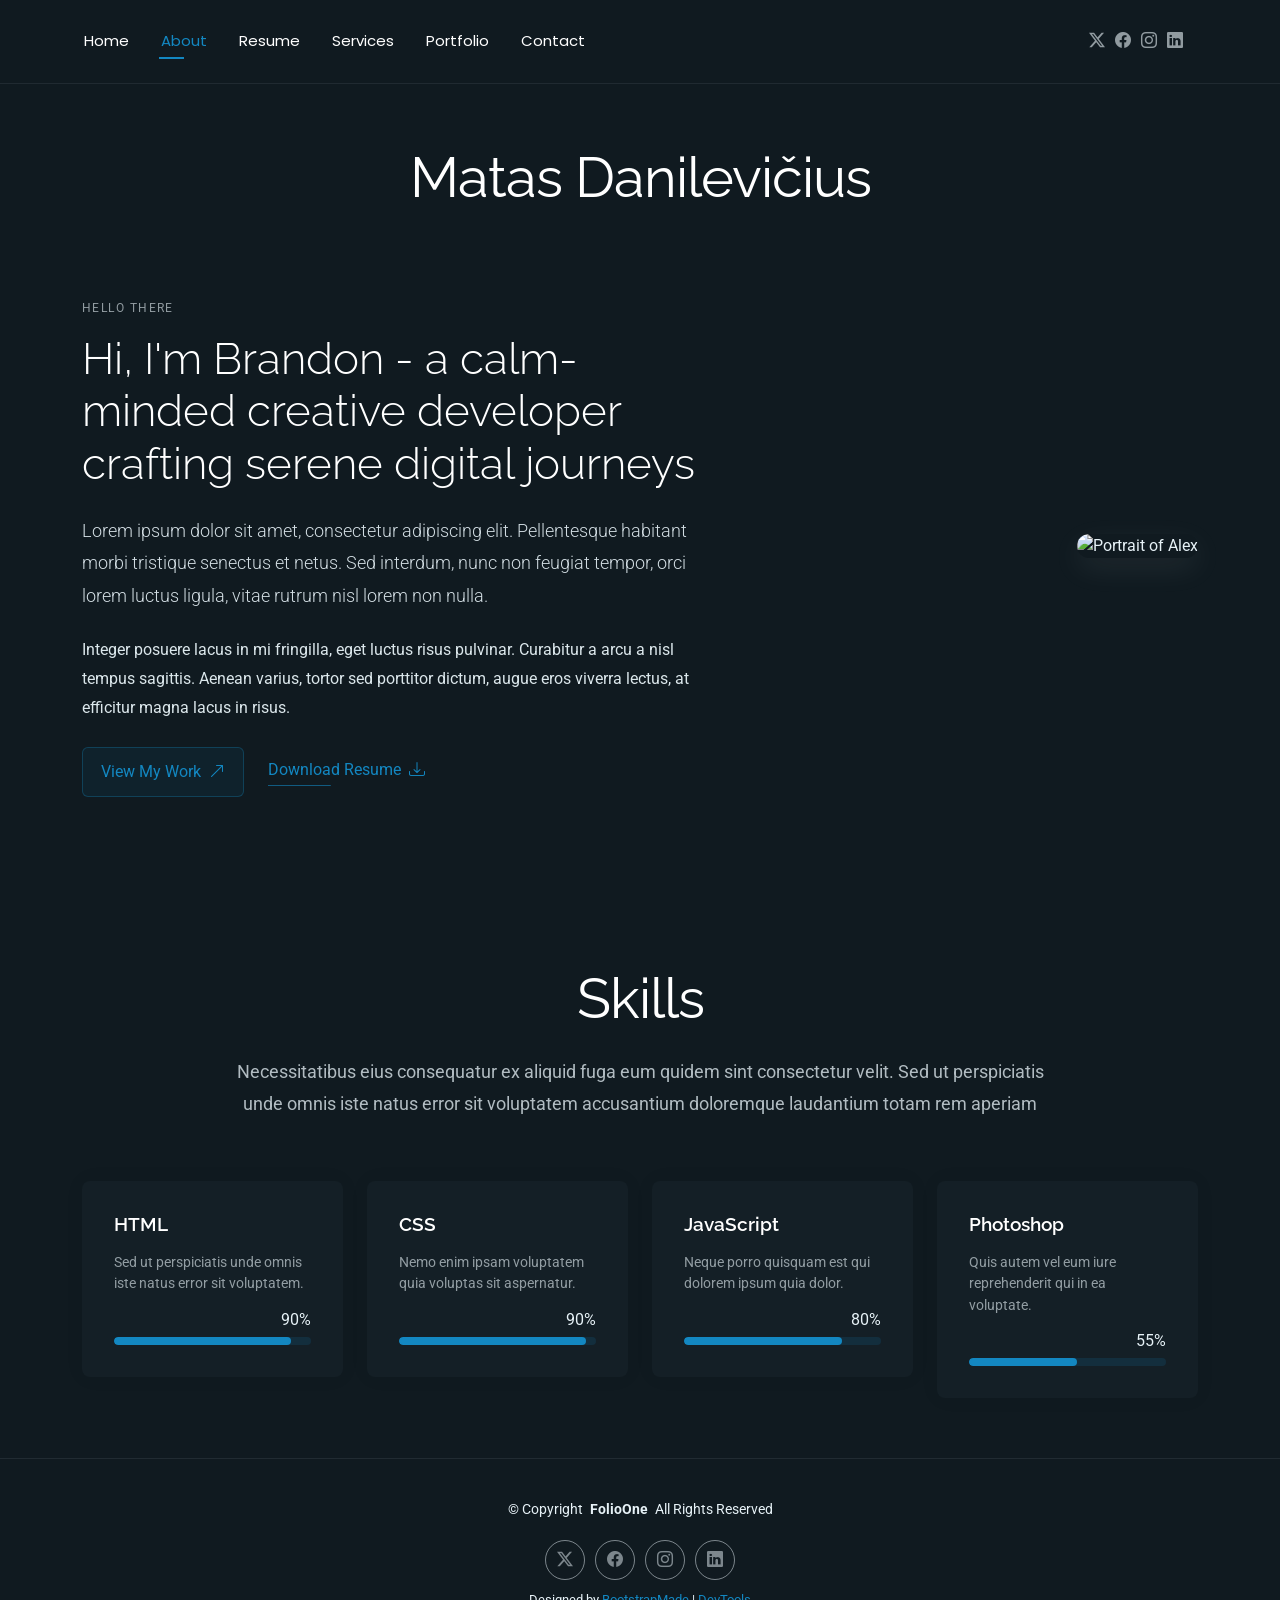
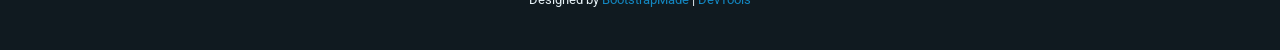
==== about.html @ 1bff4d5c "." ====
<!DOCTYPE html>
<html lang="en">

<head>
  <meta charset="utf-8">
  <meta content="width=device-width, initial-scale=1.0" name="viewport">
  <title>About - FolioOne Bootstrap Template</title>
  <meta name="description" content="">
  <meta name="keywords" content="">

  <!-- Favicons -->
  <link href="assets/img/favicon.png" rel="icon">
  <link href="assets/img/apple-touch-icon.png" rel="apple-touch-icon">

  <!-- Fonts -->
  <link href="https://fonts.googleapis.com" rel="preconnect">
  <link href="https://fonts.gstatic.com" rel="preconnect" crossorigin>
  <link href="https://fonts.googleapis.com/css2?family=Roboto:ital,wght@0,100;0,300;0,400;0,500;0,700;0,900;1,100;1,300;1,400;1,500;1,700;1,900&family=Poppins:ital,wght@0,100;0,200;0,300;0,400;0,500;0,600;0,700;0,800;0,900;1,100;1,200;1,300;1,400;1,500;1,600;1,700;1,800;1,900&family=Raleway:ital,wght@0,100;0,200;0,300;0,400;0,500;0,600;0,700;0,800;0,900;1,100;1,200;1,300;1,400;1,500;1,600;1,700;1,800;1,900&display=swap" rel="stylesheet">

  <!-- Vendor CSS Files -->
  <link href="assets/vendor/bootstrap/css/bootstrap.min.css" rel="stylesheet">
  <link href="assets/vendor/bootstrap-icons/bootstrap-icons.css" rel="stylesheet">
  <link href="assets/vendor/aos/aos.css" rel="stylesheet">
  <link href="assets/vendor/swiper/swiper-bundle.min.css" rel="stylesheet">
  <link href="assets/vendor/glightbox/css/glightbox.min.css" rel="stylesheet">

  <!-- Main CSS File -->
  <link href="assets/css/main.css" rel="stylesheet">

  <!-- =======================================================
  * Template Name: FolioOne
  * Template URL: https://bootstrapmade.com/folioone-bootstrap-portfolio-website-template/
  * Updated: Aug 23 2025 with Bootstrap v5.3.7
  * Author: BootstrapMade.com
  * License: https://bootstrapmade.com/license/
  ======================================================== -->
</head>

<body class="about-page">

  <header id="header" class="header d-flex align-items-center light-background sticky-top">
    <div class="container position-relative d-flex align-items-center justify-content-between">

      <!-- <a href="index.html" class="logo d-flex align-items-center me-auto me-xl-0">
      <img src="assets/img/logo.webp" alt="">
      <h1 class="sitename">FolioOne</h1> 
    </a> -->

      <nav id="navmenu" class="navmenu">
        <ul>
          <li><a href="index.html">Home</a></li>
          <li><a href="about.html" class="active">About</a></li>
          <li><a href="resume.html">Resume</a></li>
          <li><a href="services.html">Services</a></li>
          <li><a href="portfolio.html">Portfolio</a></li>
          <li><a href="contact.html">Contact</a></li>
        </ul>
        <i class="mobile-nav-toggle d-xl-none bi bi-list"></i>
      </nav>

      <div class="header-social-links">
        <a href="#" class="twitter"><i class="bi bi-twitter-x"></i></a>
        <a href="#" class="facebook"><i class="bi bi-facebook"></i></a>
        <a href="#" class="instagram"><i class="bi bi-instagram"></i></a>
        <a href="#" class="linkedin"><i class="bi bi-linkedin"></i></a>
      </div>

    </div>
  </header>

  <main class="main">

    <!-- About Section -->
    <section id="about" class="about section">

      <!-- Section Title -->
      <div class="container section-title" data-aos="fade-up">
        <h2>Matas Danilevičius</h2>
      </div><!-- End Section Title -->

      <div class="container" data-aos="fade-up" data-aos-delay="100">

        <!-- Intro + Photo -->
        <div class="row align-items-center justify-content-between gy-5 mb-5">
          <div class="col-lg-7" data-aos="fade-right" data-aos-delay="150">
            <div class="intro-content">
              <span class="eyebrow">Hello there</span>
              <h2 class="headline">Hi, I'm Brandon - a calm-minded creative developer crafting serene digital journeys</h2>
              <p class="lead">
                Lorem ipsum dolor sit amet, consectetur adipiscing elit. Pellentesque habitant morbi tristique senectus et netus. Sed interdum, nunc non feugiat tempor, orci lorem luctus ligula, vitae rutrum nisl lorem non nulla.
              </p>
              <p>
                Integer posuere lacus in mi fringilla, eget luctus risus pulvinar. Curabitur a arcu a nisl tempus sagittis. Aenean varius, tortor sed porttitor dictum, augue eros viverra lectus, at efficitur magna lacus in risus.
              </p>

              <div class="cta-group">
                <a href="#portfolio" class="btn-ghost">
                  View My Work <i class="bi bi-arrow-up-right"></i>
                </a>
                <a href="#" class="link-underline">
                  Download Resume <i class="bi bi-download"></i>
                </a>
              </div>
            </div>
          </div>

          <div class="col-lg-5" data-aos="zoom-in" data-aos-delay="250">
            <figure class="profile-figure text-center text-lg-end">
              <img src="assets/img/profile/profile-square-11.webp" alt="Portrait of Alex" class="img-fluid profile-photo">
            </figure>
          </div>
        </div>
        <!-- End Intro + Photo -->
      </div>
    </section><!-- /About Section -->

    <!-- Skills Section -->
    <section id="skills" class="skills section">

      <!-- Section Title -->
      <div class="container section-title" data-aos="fade-up">
        <h2>Skills</h2>
        <p>Necessitatibus eius consequatur ex aliquid fuga eum quidem sint consectetur velit. Sed ut perspiciatis unde omnis iste natus error sit voluptatem accusantium doloremque laudantium totam rem aperiam</p>
      </div><!-- End Section Title -->

      <div class="container" data-aos="fade-up" data-aos-delay="100">

        <div class="row g-4 skills-animation">

          <div class="col-md-6 col-lg-3" data-aos="fade-up" data-aos-delay="100">
            <div class="skill-box">
              <h3>HTML</h3>
              <p>Sed ut perspiciatis unde omnis iste natus error sit voluptatem.</p>
              <span class="text-end d-block">90%</span>
              <div class="progress">
                <div class="progress-bar" role="progressbar" aria-valuenow="90" aria-valuemin="0" aria-valuemax="100"></div>
              </div>
            </div>
          </div>

          <div class="col-md-6 col-lg-3" data-aos="fade-up" data-aos-delay="200">
            <div class="skill-box">
              <h3>CSS</h3>
              <p>Nemo enim ipsam voluptatem quia voluptas sit aspernatur.</p>
              <span class="text-end d-block">90%</span>
              <div class="progress">
                <div class="progress-bar" role="progressbar" aria-valuenow="95" aria-valuemin="0" aria-valuemax="100"></div>
              </div>
            </div>
          </div>

          <div class="col-md-6 col-lg-3" data-aos="fade-up" data-aos-delay="300">
            <div class="skill-box">
              <h3>JavaScript</h3>
              <p>Neque porro quisquam est qui dolorem ipsum quia dolor.</p>
              <span class="text-end d-block">80%</span>
              <div class="progress">
                <div class="progress-bar" role="progressbar" aria-valuenow="80" aria-valuemin="0" aria-valuemax="100"></div>
              </div>
            </div>
          </div>

          <div class="col-md-6 col-lg-3" data-aos="fade-up" data-aos-delay="400">
            <div class="skill-box">
              <h3>Photoshop</h3>
              <p>Quis autem vel eum iure reprehenderit qui in ea voluptate.</p>
              <span class="text-end d-block">55%</span>
              <div class="progress">
                <div class="progress-bar" role="progressbar" aria-valuenow="55" aria-valuemin="0" aria-valuemax="100">
                </div>
              </div>
            </div>
          </div>

        </div>

      </div>

    </section><!-- /Skills Section -->
  </main>

  <footer id="footer" class="footer">

    <div class="container">
      <div class="copyright text-center ">
        <p>© <span>Copyright</span> <strong class="px-1 sitename">FolioOne</strong> <span>All Rights Reserved<br></span></p>
      </div>
      <div class="social-links d-flex justify-content-center">
        <a href=""><i class="bi bi-twitter-x"></i></a>
        <a href=""><i class="bi bi-facebook"></i></a>
        <a href=""><i class="bi bi-instagram"></i></a>
        <a href=""><i class="bi bi-linkedin"></i></a>
      </div>
      <div class="credits">
        <!-- All the links in the footer should remain intact. -->
        <!-- You can delete the links only if you've purchased the pro version. -->
        <!-- Licensing information: https://bootstrapmade.com/license/ -->
        <!-- Purchase the pro version with working PHP/AJAX contact form: [buy-url] -->
        Designed by <a href="https://bootstrapmade.com/">BootstrapMade</a> | <a href="https://bootstrapmade.com/tools/">DevTools</a>
      </div>
    </div>

  </footer>

  <!-- Scroll Top -->
  <a href="#" id="scroll-top" class="scroll-top d-flex align-items-center justify-content-center"><i class="bi bi-arrow-up-short"></i></a>

  <!-- Preloader -->
  <div id="preloader"></div>

  <!-- Vendor JS Files -->
  <script src="assets/vendor/bootstrap/js/bootstrap.bundle.min.js"></script>
  <script src="assets/vendor/php-email-form/validate.js"></script>
  <script src="assets/vendor/aos/aos.js"></script>
  <script src="assets/vendor/typed.js/typed.umd.js"></script>
  <script src="assets/vendor/waypoints/noframework.waypoints.js"></script>
  <script src="assets/vendor/purecounter/purecounter_vanilla.js"></script>
  <script src="assets/vendor/swiper/swiper-bundle.min.js"></script>
  <script src="assets/vendor/imagesloaded/imagesloaded.pkgd.min.js"></script>
  <script src="assets/vendor/isotope-layout/isotope.pkgd.min.js"></script>
  <script src="assets/vendor/glightbox/js/glightbox.min.js"></script>

  <!-- Main JS File -->
  <script src="assets/js/main.js"></script>

</body>

</html>
---- assets/css/main.css ----
/**
* Template Name: FolioOne
* Template URL: https://bootstrapmade.com/folioone-bootstrap-portfolio-website-template/
* Updated: Aug 23 2025 with Bootstrap v5.3.7
* Author: BootstrapMade.com
* License: https://bootstrapmade.com/license/
*/

/*--------------------------------------------------------------
# Font & Color Variables
# Help: https://bootstrapmade.com/color-system/
--------------------------------------------------------------*/
/* Fonts */
:root {
  --default-font: "Roboto",  system-ui, -apple-system, "Segoe UI", Roboto, "Helvetica Neue", Arial, "Noto Sans", "Liberation Sans", sans-serif, "Apple Color Emoji", "Segoe UI Emoji", "Segoe UI Symbol", "Noto Color Emoji";
  --heading-font: "Raleway",  sans-serif;
  --nav-font: "Poppins",  sans-serif;
}

/* Global Colors - The following color variables are used throughout the website. Updating them here will change the color scheme of the entire website */
:root { 
  --background-color: #101a20; /* Background color for the entire website, including individual sections */
  --default-color: #e7f2f7; /* Default color used for the majority of the text content across the entire website */
  --heading-color: #ffffff; /* Color for headings, subheadings and title throughout the website */
  --accent-color: #1387c1; /* Accent color that represents your brand on the website. It's used for buttons, links, and other elements that need to stand out */
  --surface-color: #141f26; /* The surface color is used as a background of boxed elements within sections, such as cards, icon boxes, or other elements that require a visual separation from the global background. */
  --contrast-color: #ffffff; /* Contrast color for text, ensuring readability against backgrounds of accent, heading, or default colors. */
}

/* Nav Menu Colors - The following color variables are used specifically for the navigation menu. They are separate from the global colors to allow for more customization options */
:root {
  --nav-color: #ffffff;  /* The default color of the main navmenu links */
  --nav-hover-color: #1387c1; /* Applied to main navmenu links when they are hovered over or active */
  --nav-mobile-background-color: #213642; /* Used as the background color for mobile navigation menu */
  --nav-dropdown-background-color: #051117; /* Used as the background color for dropdown items that appear when hovering over primary navigation items */
  --nav-dropdown-color: #e7f2f7; /* Used for navigation links of the dropdown items in the navigation menu. */
  --nav-dropdown-hover-color: #1387c1; /* Similar to --nav-hover-color, this color is applied to dropdown navigation links when they are hovered over. */
}

/* Color Presets - These classes override global colors when applied to any section or element, providing reuse of the sam color scheme. */

.light-background {
  --background-color: #142027;
  --surface-color: #325264;
}

.dark-background {
  --background-color: #0b1419;
  --default-color: #ffffff;
  --heading-color: #ffffff;
  --surface-color: #252525;
  --contrast-color: #ffffff;
}

/* Smooth scroll */
:root {
  scroll-behavior: smooth;
}

/*--------------------------------------------------------------
# General Styling & Shared Classes
--------------------------------------------------------------*/
body {
  color: var(--default-color);
  background-color: var(--background-color);
  font-family: var(--default-font);
}

a {
  color: var(--accent-color);
  text-decoration: none;
  transition: 0.3s;
}

a:hover {
  color: color-mix(in srgb, var(--accent-color), transparent 25%);
  text-decoration: none;
}

h1,
h2,
h3,
h4,
h5,
h6 {
  color: var(--heading-color);
  font-family: var(--heading-font);
}

/* PHP Email Form Messages
------------------------------*/
.php-email-form .error-message {
  display: none;
  background: #df1529;
  color: #ffffff;
  text-align: left;
  padding: 15px;
  margin-bottom: 24px;
  font-weight: 600;
}

.php-email-form .sent-message {
  display: none;
  color: #ffffff;
  background: #059652;
  text-align: center;
  padding: 15px;
  margin-bottom: 24px;
  font-weight: 600;
}

.php-email-form .loading {
  display: none;
  background: var(--surface-color);
  text-align: center;
  padding: 15px;
  margin-bottom: 24px;
}

.php-email-form .loading:before {
  content: "";
  display: inline-block;
  border-radius: 50%;
  width: 24px;
  height: 24px;
  margin: 0 10px -6px 0;
  border: 3px solid var(--accent-color);
  border-top-color: var(--surface-color);
  animation: php-email-form-loading 1s linear infinite;
}

@keyframes php-email-form-loading {
  0% {
    transform: rotate(0deg);
  }

  100% {
    transform: rotate(360deg);
  }
}

/*--------------------------------------------------------------
# Global Header
--------------------------------------------------------------*/
.header {
  --background-color: rgba(255, 255, 255, 0);
  color: var(--default-color);
  background-color: var(--background-color);
  padding: 15px 0;
  transition: all 0.5s;
  z-index: 997;
  border-bottom: 1px solid color-mix(in srgb, var(--default-color), transparent 92%);
}

.header .logo {
  line-height: 1;
}

.header .logo img {
  max-height: 36px;
  margin-right: 8px;
}

.header .logo h1 {
  font-size: 32px;
  margin: 0;
  font-weight: 400;
  color: var(--heading-color);
}

.header .header-social-links {
  padding-right: 15px;
}

.header .header-social-links a {
  color: color-mix(in srgb, var(--default-color), transparent 40%);
  padding-left: 6px;
  display: inline-block;
  transition: 0.3s;
  font-size: 16px;
}

.header .header-social-links a:hover {
  color: var(--default-color);
}

.header .header-social-links a i {
  line-height: 0px;
}

@media (max-width: 1200px) {
  .header .logo {
    order: 1;
  }

  .header .header-social-links {
    order: 2;
  }

  .header .navmenu {
    order: 3;
  }
}

/* Global Header on Scroll
------------------------------*/
.scrolled .header {
  --background-color: rgba(16, 26, 32, 0.9);
}

/*--------------------------------------------------------------
# Navigation Menu
--------------------------------------------------------------*/
/* Desktop Navigation */
@media (min-width: 1200px) {
  .navmenu {
    padding: 0;
  }

  .navmenu ul {
    margin: 0;
    padding: 0;
    display: flex;
    list-style: none;
    align-items: center;
  }

  .navmenu li {
    position: relative;
  }

  .navmenu>ul>li {
    white-space: nowrap;
    padding: 15px 28px 15px 0;
  }

  .navmenu>ul>li:last-child {
    padding-right: 0;
  }

  .navmenu a,
  .navmenu a:focus {
    color: var(--nav-color);
    font-size: 15px;
    padding: 0 2px;
    font-family: var(--nav-font);
    font-weight: 400;
    display: flex;
    align-items: center;
    justify-content: space-between;
    white-space: nowrap;
    transition: 0.3s;
    position: relative;
  }

  .navmenu a i,
  .navmenu a:focus i {
    font-size: 12px;
    line-height: 0;
    margin-left: 5px;
    transition: 0.3s;
  }

  .navmenu>ul>li>a:before {
    content: "";
    position: absolute;
    height: 2px;
    bottom: -6px;
    left: 0;
    background-color: var(--nav-hover-color);
    visibility: hidden;
    width: 0px;
    transition: all 0.3s ease-in-out 0s;
  }

  .navmenu a:hover:before,
  .navmenu li:hover>a:before,
  .navmenu .active:before {
    visibility: visible;
    width: 25px;
  }

  .navmenu li:hover>a,
  .navmenu .active,
  .navmenu .active:focus {
    color: var(--nav-hover-color);
  }

  .navmenu .dropdown ul {
    margin: 0;
    padding: 10px 0;
    background: var(--nav-dropdown-background-color);
    display: block;
    position: absolute;
    visibility: hidden;
    left: -5px;
    top: 130%;
    opacity: 0;
    transition: 0.3s;
    border-radius: 4px;
    z-index: 99;
    box-shadow: 0px 0px 30px rgba(0, 0, 0, 0.1);
  }

  .navmenu .dropdown ul li {
    min-width: 200px;
  }

  .navmenu .dropdown ul a {
    padding: 10px 20px;
    font-size: 15px;
    text-transform: none;
    color: var(--nav-dropdown-color);
  }

  .navmenu .dropdown ul a i {
    font-size: 12px;
  }

  .navmenu .dropdown ul a:hover,
  .navmenu .dropdown ul .active:hover,
  .navmenu .dropdown ul li:hover>a {
    color: var(--nav-dropdown-hover-color);
  }

  .navmenu .dropdown:hover>ul {
    opacity: 1;
    top: 100%;
    visibility: visible;
  }

  .navmenu .dropdown .dropdown ul {
    top: 0;
    left: -90%;
    visibility: hidden;
  }

  .navmenu .dropdown .dropdown:hover>ul {
    opacity: 1;
    top: 0;
    left: -100%;
    visibility: visible;
  }
}

/* Mobile Navigation */
@media (max-width: 1199px) {
  .mobile-nav-toggle {
    color: var(--nav-color);
    font-size: 28px;
    line-height: 0;
    margin-right: 10px;
    cursor: pointer;
    transition: color 0.3s;
  }

  .navmenu {
    padding: 0;
    z-index: 9997;
  }

  .navmenu ul {
    display: none;
    list-style: none;
    position: absolute;
    inset: 60px 20px 20px 20px;
    padding: 10px 0;
    margin: 0;
    border-radius: 6px;
    background-color: var(--nav-mobile-background-color);
    border: 1px solid color-mix(in srgb, var(--default-color), transparent 90%);
    box-shadow: none;
    overflow-y: auto;
    transition: 0.3s;
    z-index: 9998;
  }

  .navmenu a,
  .navmenu a:focus {
    color: var(--nav-dropdown-color);
    padding: 10px 20px;
    font-family: var(--nav-font);
    font-size: 17px;
    font-weight: 500;
    display: flex;
    align-items: center;
    justify-content: space-between;
    white-space: nowrap;
    transition: 0.3s;
  }

  .navmenu a i,
  .navmenu a:focus i {
    font-size: 12px;
    line-height: 0;
    margin-left: 5px;
    width: 30px;
    height: 30px;
    display: flex;
    align-items: center;
    justify-content: center;
    border-radius: 50%;
    transition: 0.3s;
    background-color: color-mix(in srgb, var(--accent-color), transparent 90%);
  }

  .navmenu a i:hover,
  .navmenu a:focus i:hover {
    background-color: var(--accent-color);
    color: var(--contrast-color);
  }

  .navmenu a:hover,
  .navmenu .active,
  .navmenu .active:focus {
    color: var(--nav-dropdown-hover-color);
  }

  .navmenu .active i,
  .navmenu .active:focus i {
    background-color: var(--accent-color);
    color: var(--contrast-color);
    transform: rotate(180deg);
  }

  .navmenu .dropdown ul {
    position: static;
    display: none;
    z-index: 99;
    padding: 10px 0;
    margin: 10px 20px;
    background-color: var(--nav-dropdown-background-color);
    transition: all 0.5s ease-in-out;
  }

  .navmenu .dropdown ul ul {
    background-color: rgba(33, 37, 41, 0.1);
  }

  .navmenu .dropdown>.dropdown-active {
    display: block;
    background-color: rgba(33, 37, 41, 0.03);
  }

  .mobile-nav-active {
    overflow: hidden;
  }

  .mobile-nav-active .mobile-nav-toggle {
    color: #fff;
    position: absolute;
    font-size: 32px;
    top: 15px;
    right: 15px;
    margin-right: 0;
    z-index: 9999;
  }

  .mobile-nav-active .navmenu {
    position: fixed;
    overflow: hidden;
    inset: 0;
    background: rgba(33, 37, 41, 0.8);
    transition: 0.3s;
  }

  .mobile-nav-active .navmenu>ul {
    display: block;
  }
}

/*--------------------------------------------------------------
# Global Footer
--------------------------------------------------------------*/
.footer {
  color: var(--default-color);
  background-color: var(--background-color);
  font-size: 14px;
  padding: 40px 0;
  position: relative;
  border-top: 1px solid color-mix(in srgb, var(--default-color), transparent 92%);
}

.footer .copyright p {
  margin-bottom: 0;
}

.footer .social-links {
  margin-top: 20px;
}

.footer .social-links a {
  display: flex;
  align-items: center;
  justify-content: center;
  width: 40px;
  height: 40px;
  border-radius: 50%;
  border: 1px solid color-mix(in srgb, var(--default-color), transparent 50%);
  font-size: 16px;
  color: color-mix(in srgb, var(--default-color), transparent 50%);
  margin: 0 5px;
  transition: 0.3s;
}

.footer .social-links a:hover {
  color: var(--accent-color);
  border-color: var(--accent-color);
}

.footer .credits {
  margin-top: 10px;
  font-size: 13px;
  text-align: center;
}

/*--------------------------------------------------------------
# Preloader
--------------------------------------------------------------*/
#preloader {
  position: fixed;
  inset: 0;
  z-index: 9999;
  overflow: hidden;
  background-color: var(--background-color);
  transition: all 0.6s ease-out;
  width: 100%;
  height: 100vh;
}

#preloader:before,
#preloader:after {
  content: "";
  position: absolute;
  border: 4px solid var(--accent-color);
  border-radius: 50%;
  animation: animate-preloader 2s cubic-bezier(0, 0.2, 0.8, 1) infinite;
}

#preloader:after {
  animation-delay: -0.5s;
}

@keyframes animate-preloader {
  0% {
    width: 10px;
    height: 10px;
    top: calc(50% - 5px);
    left: calc(50% - 5px);
    opacity: 1;
  }

  100% {
    width: 72px;
    height: 72px;
    top: calc(50% - 36px);
    left: calc(50% - 36px);
    opacity: 0;
  }
}

/*--------------------------------------------------------------
# Scroll Top Button
--------------------------------------------------------------*/
.scroll-top {
  position: fixed;
  visibility: hidden;
  opacity: 0;
  right: 15px;
  bottom: -15px;
  z-index: 99999;
  background-color: var(--accent-color);
  width: 44px;
  height: 44px;
  border-radius: 50px;
  transition: all 0.4s;
}

.scroll-top i {
  font-size: 24px;
  color: var(--contrast-color);
  line-height: 0;
}

.scroll-top:hover {
  background-color: color-mix(in srgb, var(--accent-color), transparent 20%);
  color: var(--contrast-color);
}

.scroll-top.active {
  visibility: visible;
  opacity: 1;
  bottom: 15px;
}

/*--------------------------------------------------------------
# Disable aos animation delay on mobile devices
--------------------------------------------------------------*/
@media screen and (max-width: 768px) {
  [data-aos-delay] {
    transition-delay: 0 !important;
  }
}

/*--------------------------------------------------------------
# Global Page Titles & Breadcrumbs
--------------------------------------------------------------*/
.page-title {
  color: var(--default-color);
  background-color: var(--background-color);
  position: relative;
}

.page-title .heading {
  padding: 80px 0;
  border-top: 1px solid color-mix(in srgb, var(--default-color), transparent 90%);
}

.page-title .heading h1 {
  font-size: 38px;
  font-weight: 700;
}

.page-title nav {
  background-color: color-mix(in srgb, var(--default-color), transparent 96%);
  padding: 20px 0;
}

.page-title nav ol {
  display: flex;
  flex-wrap: wrap;
  list-style: none;
  padding: 0;
  margin: 0;
  font-size: 16px;
  font-weight: 400;
}

.page-title nav ol li+li {
  padding-left: 10px;
}

.page-title nav ol li+li::before {
  content: "/";
  display: inline-block;
  padding-right: 10px;
  color: color-mix(in srgb, var(--default-color), transparent 70%);
}

/*--------------------------------------------------------------
# Global Sections
--------------------------------------------------------------*/
section,
.section {
  color: var(--default-color);
  background-color: var(--background-color);
  padding: 60px 0;
  scroll-margin-top: 100px;
  overflow: clip;
}

@media (max-width: 1199px) {

  section,
  .section {
    scroll-margin-top: 66px;
  }
}

/*--------------------------------------------------------------
# Global Section Titles
--------------------------------------------------------------*/
.section-title {
  text-align: center;
  padding-bottom: 60px;
  position: relative;
}

.section-title h2 {
  font-size: 3.5rem;
  font-weight: 400;
  line-height: 1.2;
  color: var(--heading-color);
  margin-bottom: 1.5rem;
  letter-spacing: -1px;
}

@media (max-width: 768px) {
  .section-title h2 {
    font-size: 2.5rem;
  }
}

.section-title p {
  font-size: 1.125rem;
  line-height: 1.8;
  color: color-mix(in srgb, var(--default-color), transparent 25%);
  max-width: 900px;
  margin: 0 auto;
  text-wrap: balance;
}

/*--------------------------------------------------------------
# Hero Section
--------------------------------------------------------------*/
.hero {
  padding: 80px 0;
  min-height: 100vh;
  display: flex;
  align-items: center;
}

.hero .hero-content h1 {
  font-size: 3.5rem;
  font-weight: 700;
  margin-bottom: 1rem;
  line-height: 1.2;
}

.hero .hero-content h1 .highlight {
  color: var(--accent-color);
  position: relative;
}

.hero .hero-content h1 .highlight::after {
  content: "";
  position: absolute;
  bottom: 0;
  left: 0;
  width: 100%;
  height: 3px;
  background: linear-gradient(90deg, var(--accent-color), color-mix(in srgb, var(--accent-color), transparent 50%));
  border-radius: 2px;
}

@media (max-width: 768px) {
  .hero .hero-content h1 {
    font-size: 2.5rem;
  }
}

.hero .hero-content h2 {
  font-size: 1.5rem;
  font-weight: 400;
  margin-bottom: 2rem;
  color: color-mix(in srgb, var(--default-color), transparent 20%);
}

.hero .hero-content h2 .typed {
  color: var(--accent-color);
  font-weight: 600;
}

@media (max-width: 768px) {
  .hero .hero-content h2 {
    font-size: 1.25rem;
  }
}

.hero .hero-content p {
  font-size: 1.1rem;
  line-height: 1.6;
  margin-bottom: 2.5rem;
  color: color-mix(in srgb, var(--default-color), transparent 30%);
}

.hero .hero-actions {
  display: flex;
  gap: 1rem;
  margin-bottom: 3rem;
}

.hero .hero-actions .btn {
  padding: 12px 30px;
  border-radius: 50px;
  font-weight: 600;
  text-decoration: none;
  transition: all 0.3s ease;
  border: 2px solid;
}

.hero .hero-actions .btn.btn-primary {
  background: var(--accent-color);
  color: var(--contrast-color);
  border-color: var(--accent-color);
}

.hero .hero-actions .btn.btn-primary:hover {
  background: color-mix(in srgb, var(--accent-color), black 15%);
  border-color: color-mix(in srgb, var(--accent-color), black 15%);
  transform: translateY(-2px);
}

.hero .hero-actions .btn.btn-outline {
  background: transparent;
  color: var(--accent-color);
  border-color: var(--accent-color);
}

.hero .hero-actions .btn.btn-outline:hover {
  transform: translateY(-2px);
}

@media (max-width: 576px) {
  .hero .hero-actions {
    flex-direction: column;
  }

  .hero .hero-actions .btn {
    text-align: center;
  }
}

.hero .social-links {
  display: flex;
  gap: 1rem;
}

.hero .social-links a {
  width: 45px;
  height: 45px;
  background: var(--surface-color);
  border-radius: 50%;
  display: flex;
  align-items: center;
  justify-content: center;
  color: var(--default-color);
  font-size: 1.2rem;
  transition: all 0.3s ease;
}

.hero .social-links a:hover {
  background: var(--accent-color);
  color: var(--contrast-color);
  transform: translateY(-3px);
  box-shadow: 0 8px 25px color-mix(in srgb, var(--accent-color), transparent 70%);
}

.hero .hero-image {
  position: relative;
}

.hero .hero-image .image-wrapper {
  position: relative;
  max-width: 450px;
  margin: 0 auto;
}

.hero .hero-image .image-wrapper img {
  border-radius: 20px;
  box-shadow: 0 5px 15px color-mix(in srgb, var(--default-color), transparent 95%);
  transition: transform 0.3s ease;
}

.hero .hero-image .image-wrapper img:hover {
  transform: scale(1.02);
}

.hero .hero-image .floating-elements {
  position: absolute;
  top: 0;
  left: 0;
  right: 0;
  bottom: 0;
  pointer-events: none;
}

.hero .hero-image .floating-elements .floating-card {
  position: absolute;
  background: var(--surface-color);
  padding: 15px 20px;
  border-radius: 15px;
  box-shadow: 0 10px 30px color-mix(in srgb, var(--default-color), transparent 90%);
  display: flex;
  align-items: center;
  gap: 10px;
  font-weight: 600;
  animation: float 3s ease-in-out infinite;
}

.hero .hero-image .floating-elements .floating-card i {
  font-size: 1.5rem;
  color: var(--accent-color);
}

.hero .hero-image .floating-elements .floating-card.design {
  top: 10%;
  right: -10%;
  animation-delay: 0s;
}

.hero .hero-image .floating-elements .floating-card.code {
  bottom: 30%;
  left: -15%;
  animation-delay: 1s;
}

.hero .hero-image .floating-elements .floating-card.creativity {
  top: 60%;
  right: -5%;
  animation-delay: 2s;
}

@media (max-width: 992px) {
  .hero .hero-image .floating-elements .floating-card {
    display: none;
  }
}

@keyframes float {

  0%,
  100% {
    transform: translateY(0px);
  }

  50% {
    transform: translateY(-10px);
  }
}

@media (max-width: 992px) {
  .hero .hero-content {
    text-align: center;
    margin-bottom: 3rem;
  }
}

/*--------------------------------------------------------------
# About Section
--------------------------------------------------------------*/
.about .intro-content .eyebrow {
  display: inline-block;
  letter-spacing: 0.12em;
  text-transform: uppercase;
  font-size: 12px;
  color: color-mix(in srgb, var(--default-color), transparent 40%);
  margin-bottom: 16px;
}

.about .intro-content .headline {
  font-family: var(--heading-font);
  font-weight: 300;
  line-height: 1.2;
  font-size: clamp(28px, 4vw, 44px);
  margin: 0 0 24px 0;
}

.about .intro-content .lead {
  font-size: 18px;
  line-height: 1.8;
  color: color-mix(in srgb, var(--default-color), transparent 10%);
  margin-bottom: 24px;
}

.about .intro-content p {
  line-height: 1.8;
  margin-bottom: 24px;
  color: color-mix(in srgb, var(--default-color), transparent 5%);
}

.about .intro-content .cta-group {
  display: flex;
  gap: 24px;
  align-items: center;
  margin-top: 24px;
}

.about .intro-content .cta-group .btn-ghost {
  display: inline-flex;
  align-items: center;
  gap: 8px;
  padding: 12px 18px;
  border-radius: 6px;
  color: var(--accent-color);
  background: color-mix(in srgb, var(--accent-color), transparent 92%);
  border: 1px solid color-mix(in srgb, var(--accent-color), transparent 70%);
  transition: 0.3s ease-in-out;
}

.about .intro-content .cta-group .btn-ghost:hover,
.about .intro-content .cta-group .btn-ghost:focus {
  color: var(--contrast-color);
  background: var(--accent-color);
  border-color: var(--accent-color);
  outline: none;
  box-shadow: 0 0 0 3px color-mix(in srgb, var(--accent-color), transparent 70%);
}

.about .intro-content .cta-group .link-underline {
  display: inline-flex;
  align-items: center;
  gap: 8px;
  position: relative;
  color: var(--accent-color);
  padding-bottom: 4px;
  transition: 0.3s ease-in-out;
}

.about .intro-content .cta-group .link-underline::after {
  content: "";
  position: absolute;
  left: 0;
  right: 0;
  bottom: 0;
  height: 1px;
  background: color-mix(in srgb, var(--accent-color), transparent 40%);
  transform: scaleX(0.4);
  transform-origin: left;
  transition: 0.3s ease-in-out;
}

.about .intro-content .cta-group .link-underline:hover,
.about .intro-content .cta-group .link-underline:focus {
  color: color-mix(in srgb, var(--accent-color), transparent 10%);
  outline: none;
}

.about .intro-content .cta-group .link-underline:hover::after,
.about .intro-content .cta-group .link-underline:focus::after {
  transform: scaleX(1);
}

.about .profile-figure {
  margin: 0;
}

.about .profile-figure .profile-photo {
  width: 88%;
  max-width: 440px;
  border-radius: 18px;
  box-shadow: 0 10px 30px color-mix(in srgb, var(--default-color), transparent 92%);
  transform: translateY(0);
  transition: transform 0.3s ease-in-out;
}

.about .profile-figure .profile-caption {
  margin-top: 24px;
  display: flex;
  align-items: center;
  justify-content: center;
}

.about .profile-figure .profile-caption .meta {
  font-size: 14px;
  color: color-mix(in srgb, var(--default-color), transparent 20%);
}

.about .profile-figure .profile-caption .meta .funfact {
  font-size: 13px;
  margin-top: 4px;
  color: color-mix(in srgb, var(--default-color), transparent 35%);
}

.about .profile-figure:hover .profile-photo {
  transform: translateY(-4px);
}

.about .skill-item {
  padding: 24px;
  border-radius: 6px;
  transition: 0.3s ease-in-out;
  background: color-mix(in srgb, var(--surface-color), var(--accent-color) 2%);
  border: 1px solid color-mix(in srgb, var(--default-color), transparent 88%);
  height: 100%;
}

.about .skill-item i {
  font-size: 24px;
  color: var(--accent-color);
  margin-bottom: 16px;
  display: inline-block;
}

.about .skill-item h3 {
  font-size: 16px;
  margin-bottom: 6px;
  font-weight: 500;
}

.about .skill-item p {
  margin: 0;
  font-size: 14px;
  color: color-mix(in srgb, var(--default-color), transparent 25%);
}

.about .skill-item:hover {
  transform: translateY(-3px);
  border-color: color-mix(in srgb, var(--accent-color), transparent 60%);
  box-shadow: 0 10px 30px color-mix(in srgb, var(--default-color), transparent 92%);
}

.about .timeline-item {
  position: relative;
  padding-left: 26px;
}

.about .timeline-item time {
  display: inline-block;
  font-size: 12px;
  letter-spacing: 0.08em;
  text-transform: uppercase;
  color: color-mix(in srgb, var(--default-color), transparent 45%);
  margin-bottom: 6px;
}

.about .timeline-item h4 {
  font-size: 18px;
  font-weight: 400;
  margin: 0 0 6px;
}

.about .timeline-item p {
  font-size: 14px;
  color: color-mix(in srgb, var(--default-color), transparent 25%);
  margin: 0;
}

.about .timeline-item .dot {
  position: absolute;
  left: 0;
  top: 4px;
  width: 10px;
  height: 10px;
  border-radius: 50%;
  background: var(--accent-color);
  box-shadow: 0 0 0 6px color-mix(in srgb, var(--accent-color), transparent 80%);
}

.about .personal-quote {
  padding: 24px 0;
}

.about .personal-quote p {
  font-family: var(--heading-font);
  font-weight: 300;
  font-size: clamp(20px, 3vw, 28px);
  line-height: 1.5;
  color: color-mix(in srgb, var(--default-color), transparent 5%);
  margin: 0 auto;
  max-width: 800px;
}

.about .fact-pill {
  display: flex;
  align-items: center;
  justify-content: center;
  gap: 10px;
  padding: 10px 14px;
  border-radius: 999px;
  border: 1px solid color-mix(in srgb, var(--default-color), transparent 85%);
  background: var(--surface-color);
  color: color-mix(in srgb, var(--default-color), transparent 10%);
  transition: 0.3s ease-in-out;
}

.about .fact-pill i {
  color: var(--accent-color);
}

.about .fact-pill span {
  font-size: 14px;
}

.about .fact-pill:hover {
  transform: translateY(-2px);
  border-color: color-mix(in srgb, var(--accent-color), transparent 60%);
  box-shadow: 0 10px 30px color-mix(in srgb, var(--default-color), transparent 92%);
}

.about .fact-pill:focus-within {
  box-shadow: 0 0 0 3px color-mix(in srgb, var(--accent-color), transparent 70%);
}

@media (max-width: 992px) {
  .about .profile-figure {
    text-align: center !important;
  }

  .about .profile-figure .profile-photo {
    width: 72%;
  }

  .about .intro-content .cta-group {
    flex-wrap: wrap;
  }
}

@media (max-width: 576px) {
  .about .profile-figure .profile-photo {
    width: 100%;
  }
}

/*--------------------------------------------------------------
# Skills Section
--------------------------------------------------------------*/
.skills .skill-box {
  background-color: var(--surface-color);
  padding: 2rem;
  border-radius: 8px;
  box-shadow: 0 0 20px rgba(0, 0, 0, 0.05);
}

.skills .skill-box h3 {
  font-size: 1.2rem;
  margin-bottom: 1rem;
  font-weight: 600;
}

.skills .skill-box p {
  font-size: 0.9rem;
  margin-bottom: 0.8rem;
  opacity: 0.6;
}

.skills .skill-box .progress {
  background-color: color-mix(in srgb, var(--accent-color), transparent 85%);
  border-radius: 50px;
  height: 8px;
  margin-top: 5px;
  overflow: hidden;
}

.skills .skill-box .progress .progress-bar {
  background-color: var(--accent-color);
  height: 100%;
  position: relative;
  border-radius: 50px;
  transition: 0.9s;
  width: 1px;
}

/*--------------------------------------------------------------
# Stats Section
--------------------------------------------------------------*/
.stats .avatars {
  position: relative;
}

.stats .avatars img {
  width: 60px;
  height: 60px;
  border: 3px solid var(--accent-color);
  margin-right: -15px;
  transition: transform 0.3s ease;
}

.stats .avatars img:hover {
  transform: translateY(-5px);
  z-index: 2;
}

.stats .counters h2 {
  color: var(--heading-color);
  font-size: 48px;
  font-weight: 700;
  margin-bottom: 10px;
}

.stats .counters h2 span {
  display: inline-block;
}

.stats .counters p {
  color: var(--default-color);
  font-size: 18px;
  margin: 0;
  opacity: 0.9;
}

@media (max-width: 991px) {
  .stats .row {
    text-align: center;
  }

  .stats .avatars {
    justify-content: center;
    margin-bottom: 40px;
  }

  .stats .counters h2 {
    font-size: 36px;
  }

  .stats .counters p {
    font-size: 16px;
  }

  .stats .counters .col-md-4 {
    margin-bottom: 30px;
  }

  .stats .counters .col-md-4:last-child {
    margin-bottom: 0;
  }
}

@media (max-width: 576px) {
  .stats {
    padding: 60px 0;
  }

  .stats .avatars {
    flex-wrap: wrap;
    justify-content: center;
  }

  .stats .avatars img {
    margin: 0 -8px;
  }
}

/*--------------------------------------------------------------
# Testimonials Section
--------------------------------------------------------------*/
.testimonials .testimonials-carousel,
.testimonials .testimonials-slider {
  overflow: hidden;
}

.testimonials .testimonial-item .testimonial-content {
  border-left: 3px solid var(--accent-color);
  padding-left: 30px;
}

.testimonials .testimonial-item .testimonial-img {
  border-radius: 50%;
  border: 4px solid var(--background-color);
  margin: 0 auto;
}

.testimonials .testimonial-item h3 {
  font-size: 20px;
  font-weight: bold;
  margin: 10px 0 5px 0;
}

.testimonials .testimonial-item h4 {
  font-size: 14px;
  color: color-mix(in srgb, var(--default-color), transparent 40%);
  margin: 0 0 10px 0;
}

.testimonials .testimonial-item .stars i {
  color: #ffc107;
  margin: 0 1px;
}

.testimonials .testimonial-item .quote-icon-left,
.testimonials .testimonial-item .quote-icon-right {
  color: color-mix(in srgb, var(--accent-color), transparent 50%);
  font-size: 26px;
  line-height: 0;
}

.testimonials .testimonial-item .quote-icon-left {
  display: inline-block;
  left: -5px;
  position: relative;
}

.testimonials .testimonial-item .quote-icon-right {
  display: inline-block;
  right: -5px;
  position: relative;
  top: 10px;
  transform: scale(-1, -1);
}

.testimonials .testimonial-item p {
  font-style: italic;
}

.testimonials .swiper-wrapper {
  height: auto;
}

.testimonials .swiper-pagination {
  margin-top: 30px;
  position: relative;
}

.testimonials .swiper-pagination .swiper-pagination-bullet {
  width: 12px;
  height: 12px;
  background-color: color-mix(in srgb, var(--default-color), transparent 85%);
  opacity: 1;
}

.testimonials .swiper-pagination .swiper-pagination-bullet-active {
  background-color: var(--accent-color);
}

/*--------------------------------------------------------------
# Resume Section
--------------------------------------------------------------*/
.resume .resume-item {
  margin-bottom: 3rem;
}

.resume .resume-item .resume-title {
  font-size: 1.75rem;
  font-weight: 700;
  margin-bottom: 1.5rem;
  padding-bottom: 1.5rem;
  position: relative;
  color: var(--heading-color);
}

.resume .resume-item .resume-title::after {
  content: "";
  position: absolute;
  display: block;
  width: 50px;
  height: 3px;
  background: var(--accent-color);
  bottom: 0;
  left: 0;
}

.resume .resume-item .resume-content {
  padding-left: 1.25rem;
  border-left: 2px solid color-mix(in srgb, var(--accent-color), transparent 85%);
}

.resume .resume-item article {
  position: relative;
  margin-bottom: 2.5rem;
}

.resume .resume-item article::before {
  content: "";
  position: absolute;
  width: 16px;
  height: 16px;
  border-radius: 50%;
  left: -1.8rem;
  top: 0.25rem;
  background: var(--background-color);
  border: 2px solid var(--accent-color);
}

.resume .resume-item article h4 {
  font-size: 1.25rem;
  font-weight: 600;
  margin-bottom: 0.5rem;
  color: var(--heading-color);
}

.resume .resume-item article h5 {
  font-size: 1rem;
  background: color-mix(in srgb, var(--accent-color), transparent 92%);
  padding: 0.375rem 0.75rem;
  display: inline-block;
  font-weight: 600;
  margin: 0.5rem 0;
  color: var(--accent-color);
  border-radius: 4px;
}

.resume .resume-item article .institution,
.resume .resume-item article .company {
  font-size: 1rem;
  margin-bottom: 1rem;
  color: color-mix(in srgb, var(--default-color), transparent 25%);
}

.resume .resume-item article p {
  margin-bottom: 1rem;
}

.resume .resume-item article ul {
  padding-left: 1.25rem;
  margin-bottom: 0;
}

.resume .resume-item article ul li {
  padding-bottom: 0.75rem;
  position: relative;
}

.resume .resume-item article ul li:last-child {
  padding-bottom: 0;
}

.resume .skill-item {
  margin-bottom: 2rem;
}

.resume .skill-item h4 {
  font-size: 1rem;
  font-weight: 600;
  margin-bottom: 0.75rem;
  color: var(--heading-color);
}

.resume .skill-item .progress {
  height: 0.75rem;
  background-color: color-mix(in srgb, var(--accent-color), transparent 92%);
  border-radius: 1rem;
  overflow: visible;
}

.resume .skill-item .progress .progress-bar {
  background-color: var(--accent-color);
  position: relative;
  border-radius: 1rem;
  width: 0;
  transition: width 1s ease;
}

.resume .skill-item .progress .progress-bar::after {
  content: attr(aria-valuenow) "%";
  position: absolute;
  right: 0;
  top: -1.75rem;
  font-size: 0.875rem;
  font-weight: 600;
  color: var(--accent-color);
}

@media (max-width: 991.98px) {
  .resume .resume-item {
    margin-bottom: 2rem;
  }
}

@media (max-width: 767.98px) {
  .resume .resume-content {
    padding-left: 1rem !important;
  }

  .resume article::before {
    left: -2rem !important;
  }
}

/*--------------------------------------------------------------
# Services Section
--------------------------------------------------------------*/
.services .service-item {
  display: flex;
  background-color: var(--surface-color);
  border-radius: 12px;
  padding: 2rem;
  height: 100%;
  position: relative;
  overflow: hidden;
  box-shadow: 0 5px 20px rgba(0, 0, 0, 0.03);
  transition: all 0.4s ease;
}

.services .service-item::before {
  content: "";
  position: absolute;
  left: 0;
  top: 0;
  height: 100%;
  width: 4px;
  background-color: var(--accent-color);
  transform: scaleY(0);
  transform-origin: bottom;
  transition: transform 0.4s cubic-bezier(0.65, 0, 0.35, 1);
}

.services .service-item:hover {
  box-shadow: 0 10px 30px rgba(0, 0, 0, 0.08);
  transform: translateY(-5px);
}

.services .service-item:hover::before {
  transform: scaleY(1);
}

.services .service-item:hover .service-icon {
  background-color: var(--accent-color);
  color: var(--contrast-color);
  transform: rotateY(180deg);
}

.services .service-item:hover .service-icon i {
  transform: rotateY(180deg);
}

.services .service-item:hover .service-link i {
  transform: translateX(5px);
}

.services .service-icon {
  flex-shrink: 0;
  width: 70px;
  height: 70px;
  border-radius: 12px;
  background-color: color-mix(in srgb, var(--accent-color), transparent 90%);
  color: var(--accent-color);
  display: flex;
  align-items: center;
  justify-content: center;
  margin-right: 1.5rem;
  transition: all 0.5s ease;
}

.services .service-icon i {
  font-size: 2rem;
  transition: transform 0.5s ease;
}

.services .service-content {
  flex-grow: 1;
}

.services .service-content h3 {
  font-size: 1.4rem;
  margin-bottom: 1rem;
  font-weight: 700;
  color: var(--heading-color);
}

.services .service-content p {
  margin-bottom: 1.25rem;
  color: color-mix(in srgb, var(--default-color), transparent 20%);
}

.services .service-link {
  display: inline-flex;
  align-items: center;
  color: var(--accent-color);
  font-weight: 600;
  text-decoration: none;
  transition: color 0.3s ease;
}

.services .service-link span {
  margin-right: 0.5rem;
}

.services .service-link i {
  transition: transform 0.3s ease;
}

.services .service-link:hover {
  color: color-mix(in srgb, var(--accent-color), transparent 25%);
}

@media (max-width: 767.98px) {
  .services .service-item {
    padding: 1.5rem;
    margin-bottom: 1rem;
  }

  .services .service-icon {
    width: 60px;
    height: 60px;
    margin-right: 1rem;
  }

  .services .service-icon i {
    font-size: 1.5rem;
  }

  .services .service-content h3 {
    font-size: 1.2rem;
    margin-bottom: 0.75rem;
  }

  .services .service-content p {
    margin-bottom: 1rem;
    font-size: 0.95rem;
  }
}

@media (max-width: 575.98px) {
  .services .service-item {
    flex-direction: column;
    text-align: center;
  }

  .services .service-item::before {
    width: 100%;
    height: 4px;
    transform: scaleX(0);
    transform-origin: left;
  }

  .services .service-item:hover::before {
    transform: scaleX(1);
  }

  .services .service-icon {
    margin-right: 0;
    margin-bottom: 1.25rem;
  }

  .services .service-link {
    justify-content: center;
  }
}

/*--------------------------------------------------------------
# Service Details Section
--------------------------------------------------------------*/
.service-details .service-hero {
  margin-bottom: 4rem;
}

.service-details .service-hero .service-meta {
  display: flex;
  align-items: center;
  gap: 1rem;
  margin-bottom: 1.5rem;
}

.service-details .service-hero .service-meta .service-category {
  background: color-mix(in srgb, var(--accent-color), transparent 85%);
  color: var(--accent-color);
  padding: 0.5rem 1rem;
  border-radius: 20px;
  font-size: 0.85rem;
  font-weight: 500;
  letter-spacing: 0.5px;
}

.service-details .service-hero .service-meta .reading-time {
  color: color-mix(in srgb, var(--default-color), transparent 50%);
  font-size: 0.9rem;
  font-weight: 300;
}

.service-details .service-hero h1 {
  font-size: 3.5rem;
  font-weight: 300;
  line-height: 1.2;
  margin-bottom: 1.5rem;
  color: var(--heading-color);
  letter-spacing: -0.02em;
}

.service-details .service-hero .service-description {
  font-size: 1.25rem;
  line-height: 1.7;
  color: color-mix(in srgb, var(--default-color), transparent 25%);
  font-weight: 300;
  margin: 0;
}

.service-details .service-visual {
  margin-bottom: 4rem;
  overflow: hidden;
  border-radius: 4px;
}

.service-details .service-visual img {
  width: 100%;
  height: 400px;
  object-fit: cover;
  transition: transform 0.5s ease;
}

.service-details .service-visual img:hover {
  transform: scale(1.02);
}

.service-details .service-narrative {
  margin-bottom: 5rem;
}

.service-details .service-narrative h3 {
  font-size: 2rem;
  font-weight: 300;
  margin-bottom: 2rem;
  color: var(--heading-color);
  letter-spacing: -0.01em;
}

.service-details .service-narrative p {
  font-size: 1.1rem;
  line-height: 1.8;
  margin-bottom: 2rem;
  color: var(--default-color);
  font-weight: 300;
}

.service-details .benefits-grid {
  display: grid;
  grid-template-columns: repeat(auto-fit, minmax(280px, 1fr));
  gap: 2.5rem;
  margin-top: 3rem;
}

.service-details .benefits-grid .benefit-card {
  text-align: center;
  padding: 0;
}

.service-details .benefits-grid .benefit-card .benefit-icon {
  width: 60px;
  height: 60px;
  background: color-mix(in srgb, var(--accent-color), transparent 90%);
  border-radius: 50%;
  display: flex;
  align-items: center;
  justify-content: center;
  margin: 0 auto 1.5rem;
  transition: all 0.3s ease;
}

.service-details .benefits-grid .benefit-card .benefit-icon i {
  font-size: 1.5rem;
  color: var(--accent-color);
}

.service-details .benefits-grid .benefit-card:hover .benefit-icon {
  background: var(--accent-color);
  transform: translateY(-2px);
}

.service-details .benefits-grid .benefit-card:hover .benefit-icon i {
  color: var(--contrast-color);
}

.service-details .benefits-grid .benefit-card h4 {
  font-size: 1.2rem;
  font-weight: 400;
  margin-bottom: 1rem;
  color: var(--heading-color);
}

.service-details .benefits-grid .benefit-card p {
  font-size: 1rem;
  line-height: 1.6;
  color: color-mix(in srgb, var(--default-color), transparent 30%);
  margin: 0;
}

.service-details .timeline-section {
  margin-bottom: 4rem;
}

.service-details .timeline-section h3 {
  font-size: 2rem;
  font-weight: 300;
  margin-bottom: 3rem;
  color: var(--heading-color);
  letter-spacing: -0.01em;
}

.service-details .timeline-section .timeline {
  position: relative;
}

.service-details .timeline-section .timeline::before {
  content: "";
  position: absolute;
  left: 30px;
  top: 0;
  bottom: 0;
  width: 1px;
  background: color-mix(in srgb, var(--default-color), transparent 85%);
}

.service-details .timeline-section .timeline .timeline-item {
  position: relative;
  padding-left: 80px;
  margin-bottom: 3rem;
}

.service-details .timeline-section .timeline .timeline-item:last-child {
  margin-bottom: 0;
}

.service-details .timeline-section .timeline .timeline-item .timeline-marker {
  position: absolute;
  left: 0;
  top: 0;
  width: 60px;
  height: 60px;
  background: var(--surface-color);
  border: 2px solid color-mix(in srgb, var(--accent-color), transparent 70%);
  border-radius: 50%;
  display: flex;
  align-items: center;
  justify-content: center;
  z-index: 1;
}

.service-details .timeline-section .timeline .timeline-item .timeline-marker span {
  font-size: 1.2rem;
  font-weight: 500;
  color: var(--accent-color);
}

.service-details .timeline-section .timeline .timeline-item .timeline-content h4 {
  font-size: 1.3rem;
  font-weight: 400;
  margin-bottom: 0.75rem;
  color: var(--heading-color);
}

.service-details .timeline-section .timeline .timeline-item .timeline-content p {
  font-size: 1rem;
  line-height: 1.6;
  margin-bottom: 0.5rem;
  color: var(--default-color);
}

.service-details .timeline-section .timeline .timeline-item .timeline-content small {
  color: color-mix(in srgb, var(--default-color), transparent 40%);
  font-size: 0.9rem;
  font-weight: 500;
}

.service-details .service-sidebar {
  padding-left: 2rem;
}

@media (max-width: 992px) {
  .service-details .service-sidebar {
    padding-left: 0;
    margin-top: 4rem;
  }
}

.service-details .overview-card,
.service-details .success-story,
.service-details .consultation-form {
  background: var(--surface-color);
  border-radius: 8px;
  padding: 2.5rem;
  margin-bottom: 2.5rem;
  border: 1px solid color-mix(in srgb, var(--default-color), transparent 93%);
  transition: all 0.3s ease;
}

.service-details .overview-card:hover,
.service-details .success-story:hover,
.service-details .consultation-form:hover {
  border-color: color-mix(in srgb, var(--accent-color), transparent 80%);
}

.service-details .overview-card .overview-header h4 {
  font-size: 1.4rem;
  font-weight: 400;
  margin-bottom: 2rem;
  color: var(--heading-color);
}

.service-details .overview-card .overview-stats {
  display: grid;
  grid-template-columns: repeat(3, 1fr);
  gap: 1.5rem;
  margin-bottom: 2rem;
}

.service-details .overview-card .overview-stats .stat-item {
  text-align: center;
}

.service-details .overview-card .overview-stats .stat-item .stat-number {
  font-size: 2rem;
  font-weight: 300;
  color: var(--accent-color);
  line-height: 1;
  margin-bottom: 0.5rem;
}

.service-details .overview-card .overview-stats .stat-item .stat-label {
  font-size: 0.85rem;
  color: color-mix(in srgb, var(--default-color), transparent 40%);
  font-weight: 500;
  text-transform: uppercase;
  letter-spacing: 0.5px;
}

.service-details .overview-card .overview-details {
  border-top: 1px solid color-mix(in srgb, var(--default-color), transparent 90%);
  padding-top: 1.5rem;
}

.service-details .overview-card .overview-details .detail-row {
  display: flex;
  justify-content: space-between;
  align-items: center;
  margin-bottom: 1rem;
}

.service-details .overview-card .overview-details .detail-row:last-child {
  margin-bottom: 0;
}

.service-details .overview-card .overview-details .detail-row .detail-label {
  font-size: 0.95rem;
  color: color-mix(in srgb, var(--default-color), transparent 30%);
  font-weight: 400;
}

.service-details .overview-card .overview-details .detail-row .detail-value {
  font-size: 0.95rem;
  color: var(--heading-color);
  font-weight: 500;
}

.service-details .success-story .story-quote p {
  font-size: 1.1rem;
  line-height: 1.7;
  color: color-mix(in srgb, var(--default-color), transparent 20%);
  font-style: italic;
  margin-bottom: 2rem;
}

.service-details .success-story .story-author {
  display: flex;
  align-items: center;
  gap: 1rem;
  margin-bottom: 1.5rem;
}

.service-details .success-story .story-author .author-avatar {
  width: 50px;
  height: 50px;
  border-radius: 50%;
  object-fit: cover;
}

.service-details .success-story .story-author .author-details h5 {
  font-size: 1rem;
  font-weight: 500;
  margin-bottom: 0.25rem;
  color: var(--heading-color);
}

.service-details .success-story .story-author .author-details span {
  display: block;
  font-size: 0.9rem;
  color: color-mix(in srgb, var(--default-color), transparent 40%);
  margin-bottom: 0.25rem;
}

.service-details .success-story .story-author .author-details small {
  font-size: 0.8rem;
  color: color-mix(in srgb, var(--default-color), transparent 50%);
}

.service-details .success-story .story-metrics {
  display: grid;
  grid-template-columns: repeat(2, 1fr);
  gap: 1rem;
  padding-top: 1.5rem;
  border-top: 1px solid color-mix(in srgb, var(--default-color), transparent 90%);
}

.service-details .success-story .story-metrics .metric {
  text-align: center;
}

.service-details .success-story .story-metrics .metric .metric-value {
  font-size: 1.5rem;
  font-weight: 500;
  color: var(--accent-color);
  display: block;
  margin-bottom: 0.25rem;
}

.service-details .success-story .story-metrics .metric .metric-label {
  font-size: 0.8rem;
  color: color-mix(in srgb, var(--default-color), transparent 40%);
  text-transform: uppercase;
  letter-spacing: 0.5px;
}

.service-details .consultation-form .form-header {
  margin-bottom: 2rem;
}

.service-details .consultation-form .form-header h4 {
  font-size: 1.4rem;
  font-weight: 400;
  margin-bottom: 0.75rem;
  color: var(--heading-color);
}

.service-details .consultation-form .form-header p {
  font-size: 0.95rem;
  line-height: 1.6;
  color: color-mix(in srgb, var(--default-color), transparent 30%);
  margin: 0;
}

.service-details .consultation-form .form-group {
  margin-bottom: 1.5rem;
}

.service-details .consultation-form .form-input {
  width: 100%;
  padding: 1rem;
  border: 1px solid color-mix(in srgb, var(--default-color), transparent 85%);
  border-radius: 4px;
  font-size: 0.95rem;
  transition: all 0.3s ease;
  background: transparent;
}

.service-details .consultation-form .form-input:focus {
  outline: none;
  border-color: var(--accent-color);
  box-shadow: 0 0 0 3px color-mix(in srgb, var(--accent-color), transparent 90%);
}

.service-details .consultation-form input[type=text],
.service-details .consultation-form input[type=email],
.service-details .consultation-form input[type=tel],
.service-details .consultation-form select,
.service-details .consultation-form textarea {
  color: var(--default-color);
  background-color: var(--surface-color);
  font-size: 14px;
  border-color: color-mix(in srgb, var(--default-color), transparent 80%);
}

.service-details .consultation-form input[type=text]:focus,
.service-details .consultation-form input[type=email]:focus,
.service-details .consultation-form input[type=tel]:focus,
.service-details .consultation-form select:focus,
.service-details .consultation-form textarea:focus {
  border-color: var(--accent-color);
}

.service-details .consultation-form input[type=text]::placeholder,
.service-details .consultation-form input[type=email]::placeholder,
.service-details .consultation-form input[type=tel]::placeholder,
.service-details .consultation-form select::placeholder,
.service-details .consultation-form textarea::placeholder {
  color: color-mix(in srgb, var(--default-color), transparent 70%);
}

.service-details .consultation-form .btn-consultation {
  background: var(--accent-color);
  color: var(--contrast-color);
  border: none;
  padding: 1rem 2rem;
  border-radius: 4px;
  font-size: 0.95rem;
  font-weight: 500;
  width: 100%;
  display: flex;
  align-items: center;
  justify-content: center;
  gap: 0.5rem;
  transition: all 0.3s ease;
  text-transform: none;
}

.service-details .consultation-form .btn-consultation:hover {
  background: color-mix(in srgb, var(--accent-color), transparent 10%);
  transform: translateY(-1px);
}

.service-details .consultation-form .btn-consultation i {
  font-size: 0.9rem;
}

@media (max-width: 768px) {
  .service-details .service-hero h1 {
    font-size: 2.5rem;
  }

  .service-details .service-hero .service-description {
    font-size: 1.1rem;
  }

  .service-details .service-visual img {
    height: 250px;
  }

  .service-details .benefits-grid {
    grid-template-columns: 1fr;
    gap: 2rem;
  }

  .service-details .timeline-section .timeline::before {
    left: 20px;
  }

  .service-details .timeline-section .timeline .timeline-item {
    padding-left: 60px;
  }

  .service-details .timeline-section .timeline .timeline-item .timeline-marker {
    width: 40px;
    height: 40px;
  }

  .service-details .timeline-section .timeline .timeline-item .timeline-marker span {
    font-size: 1rem;
  }

  .service-details .overview-card .overview-stats {
    grid-template-columns: 1fr;
    gap: 1rem;
  }
}

/*--------------------------------------------------------------
# Portfolio Section
--------------------------------------------------------------*/
.portfolio .portfolio-filters {
  display: flex;
  justify-content: center;
  flex-wrap: wrap;
  gap: 10px;
  margin-bottom: 30px;
  padding: 0;
  list-style: none;
}

.portfolio .portfolio-filters li {
  padding: 8px 20px;
  font-size: 0.95rem;
  font-weight: 500;
  border-radius: 30px;
  cursor: pointer;
  transition: all 0.3s ease;
  background-color: color-mix(in srgb, var(--accent-color), transparent 90%);
  color: var(--accent-color);
}

.portfolio .portfolio-filters li:hover {
  background-color: color-mix(in srgb, var(--accent-color), transparent 80%);
}

.portfolio .portfolio-filters li.filter-active {
  background-color: var(--accent-color);
  color: var(--contrast-color);
}

.portfolio .portfolio-card {
  background-color: var(--surface-color);
  border-radius: 10px;
  overflow: hidden;
  box-shadow: 0 5px 15px rgba(0, 0, 0, 0.05);
  margin-bottom: 30px;
  transition: all 0.3s ease;
}

.portfolio .portfolio-card:hover {
  transform: translateY(-10px);
  box-shadow: 0 10px 30px rgba(0, 0, 0, 0.1);
}

.portfolio .portfolio-card:hover .portfolio-img .portfolio-overlay {
  opacity: 1;
}

.portfolio .portfolio-card:hover .portfolio-img img {
  transform: scale(1.1);
}

.portfolio .portfolio-card .portfolio-img {
  position: relative;
  overflow: hidden;
}

.portfolio .portfolio-card .portfolio-img img {
  width: 100%;
  height: auto;
  transition: transform 0.5s ease;
}

.portfolio .portfolio-card .portfolio-img .portfolio-overlay {
  position: absolute;
  top: 0;
  left: 0;
  width: 100%;
  height: 100%;
  background: rgba(0, 0, 0, 0.6);
  display: flex;
  align-items: center;
  justify-content: center;
  gap: 15px;
  opacity: 0;
  transition: all 0.3s ease;
}

.portfolio .portfolio-card .portfolio-img .portfolio-overlay a {
  width: 45px;
  height: 45px;
  background-color: var(--accent-color);
  color: var(--contrast-color);
  border-radius: 50%;
  display: flex;
  align-items: center;
  justify-content: center;
  font-size: 1.2rem;
  transition: all 0.3s ease;
}

.portfolio .portfolio-card .portfolio-img .portfolio-overlay a:hover {
  background-color: color-mix(in srgb, var(--accent-color), #fff 20%);
  transform: translateY(-5px);
}

.portfolio .portfolio-card .portfolio-info {
  padding: 20px;
}

.portfolio .portfolio-card .portfolio-info h4 {
  font-size: 1.2rem;
  font-weight: 700;
  margin-bottom: 5px;
  color: var(--heading-color);
}

.portfolio .portfolio-card .portfolio-info p {
  font-size: 0.9rem;
  color: var(--default-color);
  margin-bottom: 10px;
}

.portfolio .portfolio-card .portfolio-info .portfolio-tags {
  display: flex;
  flex-wrap: wrap;
  gap: 8px;
}

.portfolio .portfolio-card .portfolio-info .portfolio-tags span {
  font-size: 0.8rem;
  padding: 4px 12px;
  border-radius: 20px;
  background-color: color-mix(in srgb, var(--accent-color), transparent 90%);
  color: var(--accent-color);
}

.portfolio .btn-primary {
  background-color: var(--accent-color);
  border-color: var(--accent-color);
  color: var(--contrast-color);
  padding: 12px 30px;
  font-weight: 600;
  border-radius: 5px;
  transition: all 0.3s ease;
}

.portfolio .btn-primary:hover {
  background-color: color-mix(in srgb, var(--accent-color), #000 10%);
  border-color: color-mix(in srgb, var(--accent-color), #000 10%);
  transform: translateY(-3px);
  box-shadow: 0 5px 15px rgba(0, 0, 0, 0.1);
}

/*--------------------------------------------------------------
# Portfolio Details Section
--------------------------------------------------------------*/
.portfolio-details {
  --section-spacing: 2.5rem;
}

.portfolio-details .portfolio-details-media {
  position: relative;
}

.portfolio-details .portfolio-details-media .main-image {
  margin-bottom: 1rem;
  border-radius: 20px;
  overflow: hidden;
  box-shadow: 0 10px 30px rgba(0, 0, 0, 0.08);
}

.portfolio-details .portfolio-details-media .main-image .portfolio-details-slider {
  position: relative;
}

.portfolio-details .portfolio-details-media .main-image .portfolio-details-slider .swiper-wrapper {
  height: auto !important;
}

.portfolio-details .portfolio-details-media .main-image .portfolio-details-slider .swiper-slide img {
  aspect-ratio: 3/2;
  object-fit: cover;
  width: 100%;
}

.portfolio-details .portfolio-details-media .main-image .portfolio-details-slider .swiper-button-next,
.portfolio-details .portfolio-details-media .main-image .portfolio-details-slider .swiper-button-prev {
  background-color: var(--contrast-color);
  width: 40px;
  height: 40px;
  border-radius: 50%;
  transition: all 0.3s ease;
}

.portfolio-details .portfolio-details-media .main-image .portfolio-details-slider .swiper-button-next:after,
.portfolio-details .portfolio-details-media .main-image .portfolio-details-slider .swiper-button-prev:after {
  font-size: 16px;
  color: var(--accent-color);
  font-weight: bold;
}

.portfolio-details .portfolio-details-media .main-image .portfolio-details-slider .swiper-button-next:hover,
.portfolio-details .portfolio-details-media .main-image .portfolio-details-slider .swiper-button-prev:hover {
  background-color: var(--accent-color);
}

.portfolio-details .portfolio-details-media .main-image .portfolio-details-slider .swiper-button-next:hover:after,
.portfolio-details .portfolio-details-media .main-image .portfolio-details-slider .swiper-button-prev:hover:after {
  color: var(--contrast-color);
}

.portfolio-details .portfolio-details-media .thumbnail-grid img {
  height: 80px;
  object-fit: cover;
  border-radius: 8px;
  cursor: pointer;
  transition: all 0.3s ease;
  box-shadow: 0 4px 10px rgba(0, 0, 0, 0.05);
}

.portfolio-details .portfolio-details-media .thumbnail-grid img:hover {
  transform: translateY(-5px);
  box-shadow: 0 8px 15px rgba(0, 0, 0, 0.1);
}

.portfolio-details .portfolio-details-media .tech-stack-badges {
  display: flex;
  flex-wrap: wrap;
  gap: 10px;
  margin-top: 1.5rem;
}

.portfolio-details .portfolio-details-media .tech-stack-badges span {
  display: inline-block;
  padding: 6px 12px;
  font-size: 13px;
  font-weight: 500;
  border-radius: 20px;
  background-color: color-mix(in srgb, var(--heading-color), transparent 85%);
  color: var(--heading-color);
  transition: all 0.3s ease;
}

.portfolio-details .portfolio-details-media .tech-stack-badges span:hover {
  background-color: color-mix(in srgb, var(--heading-color), transparent 70%);
  transform: translateY(-2px);
}

.portfolio-details .portfolio-details-content {
  padding: 0 0 0 2rem;
  height: 100%;
  display: flex;
  flex-direction: column;
}

.portfolio-details .portfolio-details-content .project-meta {
  display: flex;
  flex-wrap: wrap;
  justify-content: space-between;
  margin-bottom: 1.5rem;
}

.portfolio-details .portfolio-details-content .project-meta .badge-wrapper .project-badge {
  display: inline-block;
  padding: 8px 16px;
  background-color: color-mix(in srgb, var(--accent-color), transparent 90%);
  color: var(--accent-color);
  border-radius: 30px;
  font-weight: 600;
  font-size: 14px;
}

.portfolio-details .portfolio-details-content .project-meta .date-client {
  display: flex;
  gap: 1.5rem;
}

.portfolio-details .portfolio-details-content .project-meta .date-client .meta-item {
  display: flex;
  align-items: center;
  font-size: 14px;
  color: color-mix(in srgb, var(--default-color), transparent 30%);
}

.portfolio-details .portfolio-details-content .project-meta .date-client .meta-item i {
  margin-right: 6px;
  color: var(--accent-color);
}

.portfolio-details .portfolio-details-content .project-title {
  font-size: 2.2rem;
  margin-bottom: 1rem;
  font-weight: 700;
  line-height: 1.2;
  color: var(--heading-color);
}

.portfolio-details .portfolio-details-content .project-website {
  display: flex;
  align-items: center;
  margin-bottom: 1.5rem;
}

.portfolio-details .portfolio-details-content .project-website i {
  font-size: 22px;
  color: var(--accent-color);
  margin-right: 8px;
}

.portfolio-details .portfolio-details-content .project-website a {
  font-weight: 500;
  transition: all 0.3s;
}

.portfolio-details .portfolio-details-content .project-website a:hover {
  letter-spacing: 0.5px;
}

.portfolio-details .portfolio-details-content .project-overview {
  margin-bottom: var(--section-spacing);
}

.portfolio-details .portfolio-details-content .project-overview .lead {
  font-size: 1.1rem;
  line-height: 1.7;
  color: color-mix(in srgb, var(--default-color), transparent 15%);
  margin-bottom: 1.5rem;
}

.portfolio-details .portfolio-details-content .project-overview .project-accordion .accordion-item {
  border: none;
  background: none;
  margin-bottom: 10px;
}

.portfolio-details .portfolio-details-content .project-overview .project-accordion .accordion-item .accordion-header .accordion-button {
  padding: 1rem;
  font-weight: 600;
  font-size: 1rem;
  color: var(--heading-color);
  background-color: color-mix(in srgb, var(--surface-color), transparent 70%);
  border-radius: 8px !important;
  box-shadow: none;
}

.portfolio-details .portfolio-details-content .project-overview .project-accordion .accordion-item .accordion-header .accordion-button:not(.collapsed) {
  background-color: var(--surface-color);
  color: var(--accent-color);
  border-bottom-left-radius: 0 !important;
  border-bottom-right-radius: 0 !important;
  box-shadow: 0 4px 10px rgba(0, 0, 0, 0.03);
}

.portfolio-details .portfolio-details-content .project-overview .project-accordion .accordion-item .accordion-header .accordion-button:not(.collapsed) i {
  color: var(--accent-color);
}

.portfolio-details .portfolio-details-content .project-overview .project-accordion .accordion-item .accordion-header .accordion-button::after {
  background-size: 14px;
  width: 14px;
  height: 14px;
}

.portfolio-details .portfolio-details-content .project-overview .project-accordion .accordion-item .accordion-header .accordion-button i {
  font-size: 1.1rem;
}

.portfolio-details .portfolio-details-content .project-overview .project-accordion .accordion-item .accordion-body {
  padding: 1rem;
  background-color: var(--surface-color);
  border-bottom-left-radius: 8px;
  border-bottom-right-radius: 8px;
}

.portfolio-details .portfolio-details-content .project-overview .project-accordion .accordion-item .accordion-body p {
  margin-bottom: 0;
  color: color-mix(in srgb, var(--default-color), transparent 25%);
  line-height: 1.6;
}

.portfolio-details .portfolio-details-content .project-features {
  margin-bottom: var(--section-spacing);
}

.portfolio-details .portfolio-details-content .project-features h3 {
  display: flex;
  align-items: center;
  font-size: 1.25rem;
  margin-bottom: 1.2rem;
}

.portfolio-details .portfolio-details-content .project-features h3 i {
  margin-right: 10px;
  color: var(--accent-color);
  font-size: 1.1em;
}

.portfolio-details .portfolio-details-content .project-features .feature-list {
  list-style: none;
  padding-left: 0;
}

.portfolio-details .portfolio-details-content .project-features .feature-list li {
  display: flex;
  align-items: center;
  padding: 8px 0;
  font-size: 15px;
  color: color-mix(in srgb, var(--default-color), transparent 15%);
}

.portfolio-details .portfolio-details-content .project-features .feature-list li i {
  color: var(--accent-color);
  margin-right: 10px;
  font-size: 1.1em;
}

.portfolio-details .portfolio-details-content .cta-buttons {
  display: flex;
  flex-wrap: wrap;
  gap: 1rem;
  margin-top: auto;
}

.portfolio-details .portfolio-details-content .cta-buttons .btn-view-project {
  padding: 12px 28px;
  background-color: var(--accent-color);
  color: var(--contrast-color);
  border-radius: 30px;
  font-weight: 500;
  transition: all 0.3s ease;
}

.portfolio-details .portfolio-details-content .cta-buttons .btn-view-project:hover {
  background-color: color-mix(in srgb, var(--accent-color), black 15%);
  transform: translateY(-3px);
  box-shadow: 0 8px 15px rgba(0, 0, 0, 0.1);
}

.portfolio-details .portfolio-details-content .cta-buttons .btn-next-project {
  padding: 12px 28px;
  background-color: color-mix(in srgb, var(--heading-color), transparent 90%);
  color: var(--heading-color);
  border-radius: 30px;
  font-weight: 500;
  transition: all 0.3s ease;
  display: flex;
  align-items: center;
  gap: 8px;
}

.portfolio-details .portfolio-details-content .cta-buttons .btn-next-project i {
  transition: transform 0.3s ease;
}

.portfolio-details .portfolio-details-content .cta-buttons .btn-next-project:hover {
  background-color: color-mix(in srgb, var(--heading-color), transparent 80%);
}

.portfolio-details .portfolio-details-content .cta-buttons .btn-next-project:hover i {
  transform: translateX(3px);
}

@media (max-width: 1199.98px) {
  .portfolio-details .portfolio-details-content {
    padding-left: 1rem;
  }
}

@media (max-width: 991.98px) {
  .portfolio-details .portfolio-details-content {
    padding: 2rem 0 0 0;
  }

  .portfolio-details .portfolio-details-content .cta-buttons {
    margin-top: 2rem;
  }
}

@media (max-width: 767.98px) {
  .portfolio-details .project-meta {
    flex-direction: column;
    gap: 1rem;
  }

  .portfolio-details .project-meta .date-client {
    flex-direction: column;
    gap: 0.5rem;
  }

  .portfolio-details .cta-buttons {
    flex-direction: column;
    width: 100%;
  }

  .portfolio-details .cta-buttons a {
    width: 100%;
    text-align: center;
  }
}

/*--------------------------------------------------------------
# Contact Section
--------------------------------------------------------------*/
.contact .info-box {
  background-color: var(--surface-color);
  padding: 3rem;
  border-radius: 1rem;
  height: 100%;
}

.contact .info-box h3 {
  color: var(--contrast-color);
  font-size: 2rem;
  margin-bottom: 1rem;
}

@media (max-width: 767.98px) {
  .contact .info-box h3 {
    font-size: 1.75rem;
  }
}

.contact .info-box p {
  opacity: 0.8;
  margin-bottom: 2rem;
}

.contact .info-box a {
  color: var(--contrast-color);
}

@media (max-width: 992px) {
  .contact .info-box {
    padding: 1.5rem;
  }
}

.contact .info-item {
  display: flex;
  gap: 1.5rem;
  margin-bottom: 2rem;
}

.contact .info-item:last-child {
  margin-bottom: 0;
}

.contact .info-item .icon-box {
  width: 3.5rem;
  height: 3.5rem;
  background-color: var(--surface-color);
  border-radius: 50%;
  display: flex;
  align-items: center;
  justify-content: center;
  flex-shrink: 0;
  transition: 0.3s;
}

.contact .info-item .icon-box i {
  font-size: 1.5rem;
  color: var(--contrast-color);
}

.contact .info-item:hover .icon-box {
  background-color: var(--accent-color);
}

.contact .info-item .content h4 {
  color: var(--contrast-color);
  font-size: 1.25rem;
  margin-bottom: 0.5rem;
  font-weight: 700;
}

.contact .info-item .content p {
  margin-bottom: 0.25rem;
  font-size: 0.95rem;
}

.contact .info-item .content p:last-child {
  margin-bottom: 0;
}

.contact .contact-form {
  background-color: var(--surface-color);
  padding: 3rem;
  border-radius: 1rem;
  height: 100%;
  box-shadow: 0 0 25px rgba(0, 0, 0, 0.05);
}

@media (max-width: 992px) {
  .contact .contact-form {
    padding: 1.5rem;
  }
}

.contact .contact-form h3 {
  font-size: 2rem;
  margin-bottom: 1rem;
}

@media (max-width: 768px) {
  .contact .contact-form h3 {
    font-size: 1.75rem;
  }
}

.contact .contact-form p {
  color: color-mix(in srgb, var(--default-color), transparent 25%);
  margin-bottom: 2rem;
}

.contact .contact-form .form-control,
.contact .contact-form .form-select {
  padding: 0.875rem 1.25rem;
  border-color: color-mix(in srgb, var(--default-color), transparent 90%);
  border-radius: 0.5rem;
  background-color: transparent;
  color: var(--default-color);
}

.contact .contact-form .form-control:focus,
.contact .contact-form .form-select:focus {
  box-shadow: none;
  border-color: var(--accent-color);
}

.contact .contact-form .form-control::placeholder,
.contact .contact-form .form-select::placeholder {
  color: color-mix(in srgb, var(--default-color), transparent 50%);
}

.contact .contact-form .btn {
  background-color: color-mix(in srgb, var(--surface-color), transparent 80%);
  color: var(--contrast-color);
  padding: 1rem 2rem;
  border-radius: 2rem;
  display: inline-flex;
  align-items: center;
  gap: 0.5rem;
  transition: 0.3s;
}

.contact .contact-form .btn i {
  font-size: 1.25rem;
}

.contact .contact-form .btn:hover {
  background-color: color-mix(in srgb, var(--surface-color), transparent 70%);
}

/*--------------------------------------------------------------
# Starter Section Section
--------------------------------------------------------------*/
.starter-section {
  /* Add your styles here */
}
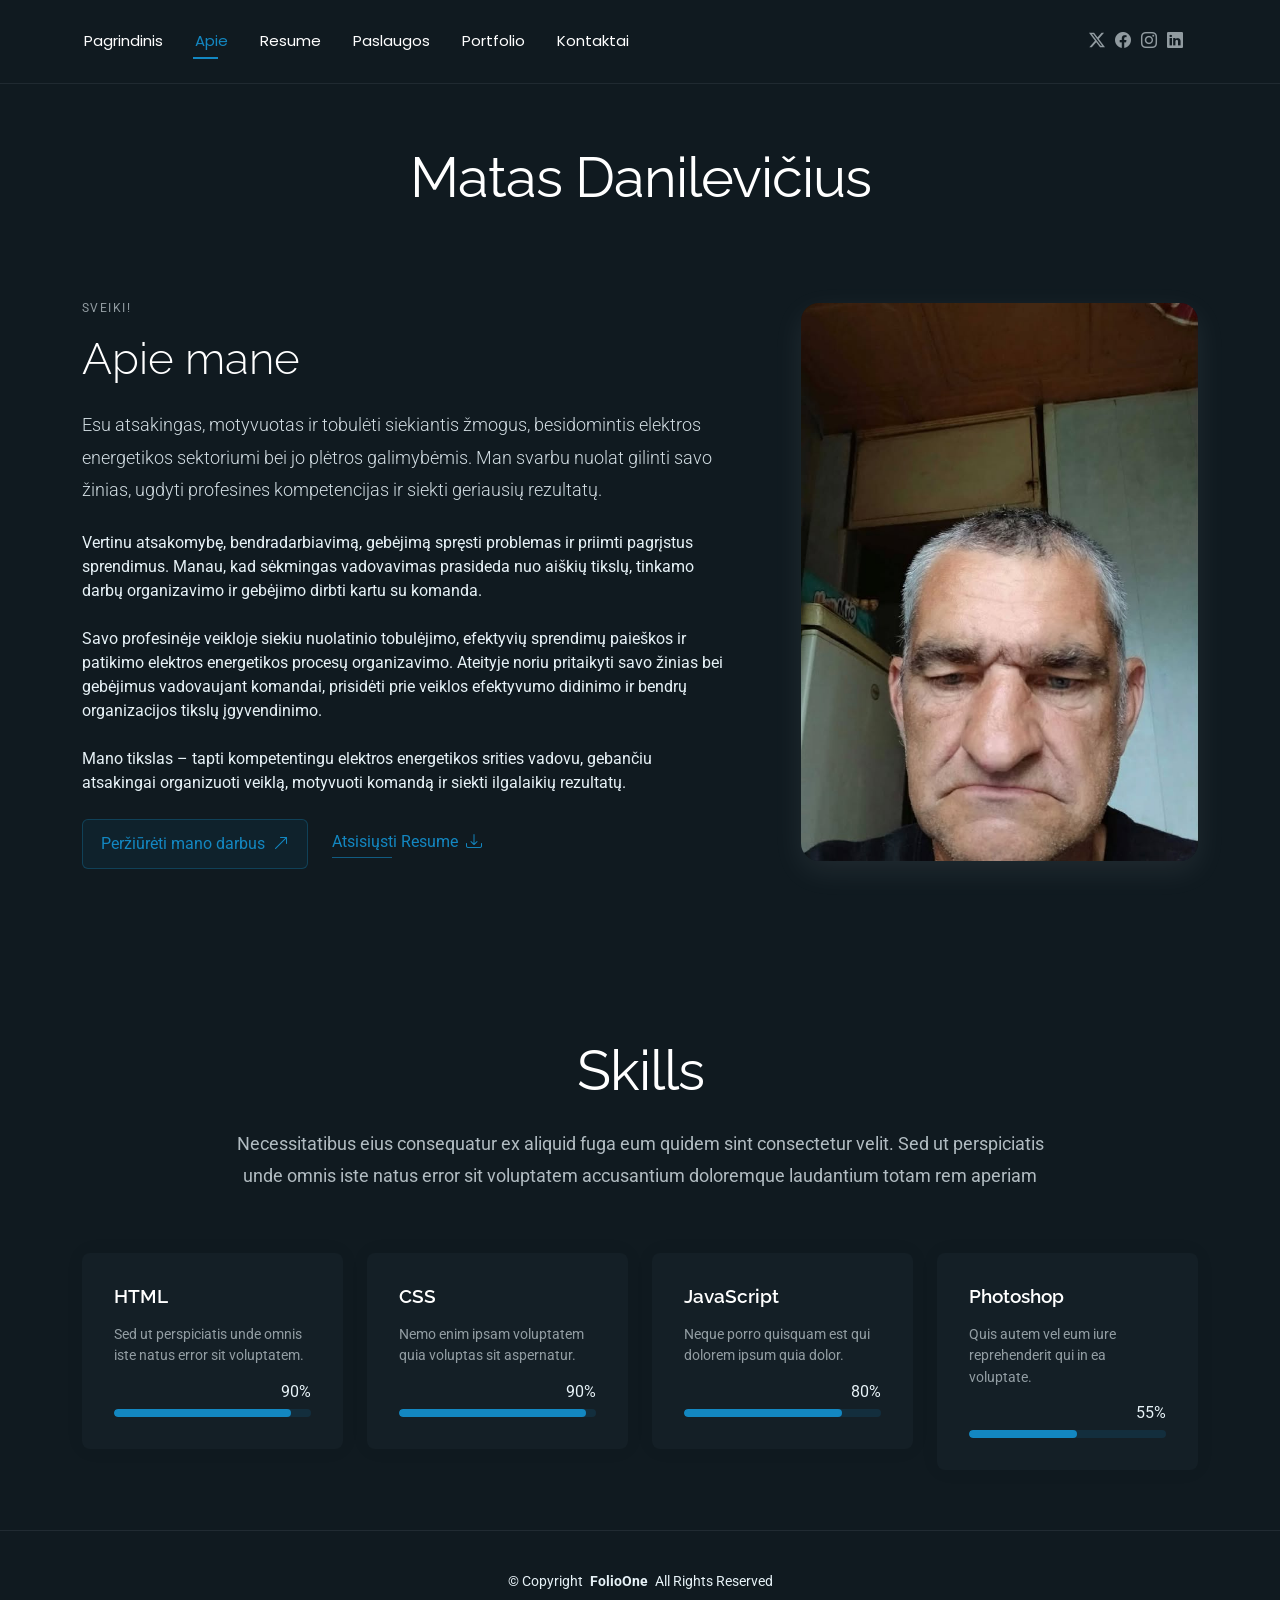
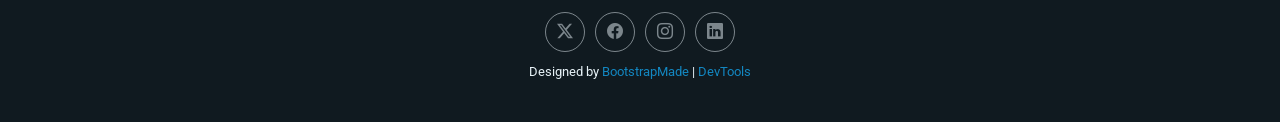
==== commit 53e30473: "." ====
--- a/about.html
+++ b/about.html
@@ -48,12 +48,12 @@
 
       <nav id="navmenu" class="navmenu">
         <ul>
-          <li><a href="index.html">Home</a></li>
-          <li><a href="about.html" class="active">About</a></li>
+          <li><a href="index.html">Pagrindinis</a></li>
+          <li><a href="about.html" class="active">Apie</a></li>
           <li><a href="resume.html">Resume</a></li>
-          <li><a href="services.html">Services</a></li>
+          <li><a href="services.html">Paslaugos</a></li>
           <li><a href="portfolio.html">Portfolio</a></li>
-          <li><a href="contact.html">Contact</a></li>
+          <li><a href="contact.html">Kontaktai</a></li>
         </ul>
         <i class="mobile-nav-toggle d-xl-none bi bi-list"></i>
       </nav>
@@ -84,21 +84,24 @@
         <div class="row align-items-center justify-content-between gy-5 mb-5">
           <div class="col-lg-7" data-aos="fade-right" data-aos-delay="150">
             <div class="intro-content">
-              <span class="eyebrow">Hello there</span>
-              <h2 class="headline">Hi, I'm Brandon - a calm-minded creative developer crafting serene digital journeys</h2>
+              <span class="eyebrow">Sveiki! </span>
+              <h2 class="headline">Apie mane</h2>
               <p class="lead">
-                Lorem ipsum dolor sit amet, consectetur adipiscing elit. Pellentesque habitant morbi tristique senectus et netus. Sed interdum, nunc non feugiat tempor, orci lorem luctus ligula, vitae rutrum nisl lorem non nulla.
+               Esu atsakingas, motyvuotas ir tobulėti siekiantis žmogus, besidomintis elektros energetikos sektoriumi bei jo plėtros galimybėmis. Man svarbu nuolat gilinti savo žinias, ugdyti profesines kompetencijas ir siekti geriausių rezultatų.</p>
+
+Vertinu atsakomybę, bendradarbiavimą, gebėjimą spręsti problemas ir priimti pagrįstus sprendimus. Manau, kad sėkmingas vadovavimas prasideda nuo aiškių tikslų, tinkamo darbų organizavimo ir gebėjimo dirbti kartu su komanda.</p>
+
+Savo profesinėje veikloje siekiu nuolatinio tobulėjimo, efektyvių sprendimų paieškos ir patikimo elektros energetikos procesų organizavimo. Ateityje noriu pritaikyti savo žinias bei gebėjimus vadovaujant komandai, prisidėti prie veiklos efektyvumo didinimo ir bendrų organizacijos tikslų įgyvendinimo.</p>
+
+Mano tikslas – tapti kompetentingu elektros energetikos srities vadovu, gebančiu atsakingai organizuoti veiklą, motyvuoti komandą ir siekti ilgalaikių rezultatų.</p>
               </p>
-              <p>
-                Integer posuere lacus in mi fringilla, eget luctus risus pulvinar. Curabitur a arcu a nisl tempus sagittis. Aenean varius, tortor sed porttitor dictum, augue eros viverra lectus, at efficitur magna lacus in risus.
-              </p>
-
+             
               <div class="cta-group">
                 <a href="#portfolio" class="btn-ghost">
-                  View My Work <i class="bi bi-arrow-up-right"></i>
+                  Peržiūrėti mano darbus <i class="bi bi-arrow-up-right"></i>
                 </a>
                 <a href="#" class="link-underline">
-                  Download Resume <i class="bi bi-download"></i>
+                  Atsisiųsti Resume <i class="bi bi-download"></i>
                 </a>
               </div>
             </div>
@@ -106,7 +109,7 @@
 
           <div class="col-lg-5" data-aos="zoom-in" data-aos-delay="250">
             <figure class="profile-figure text-center text-lg-end">
-              <img src="assets/img/profile/profile-square-11.webp" alt="Portrait of Alex" class="img-fluid profile-photo">
+              <img src="assets/img/profile/lol.jpg" alt="Portrait of Alex" class="img-fluid profile-photo">
             </figure>
           </div>
         </div>
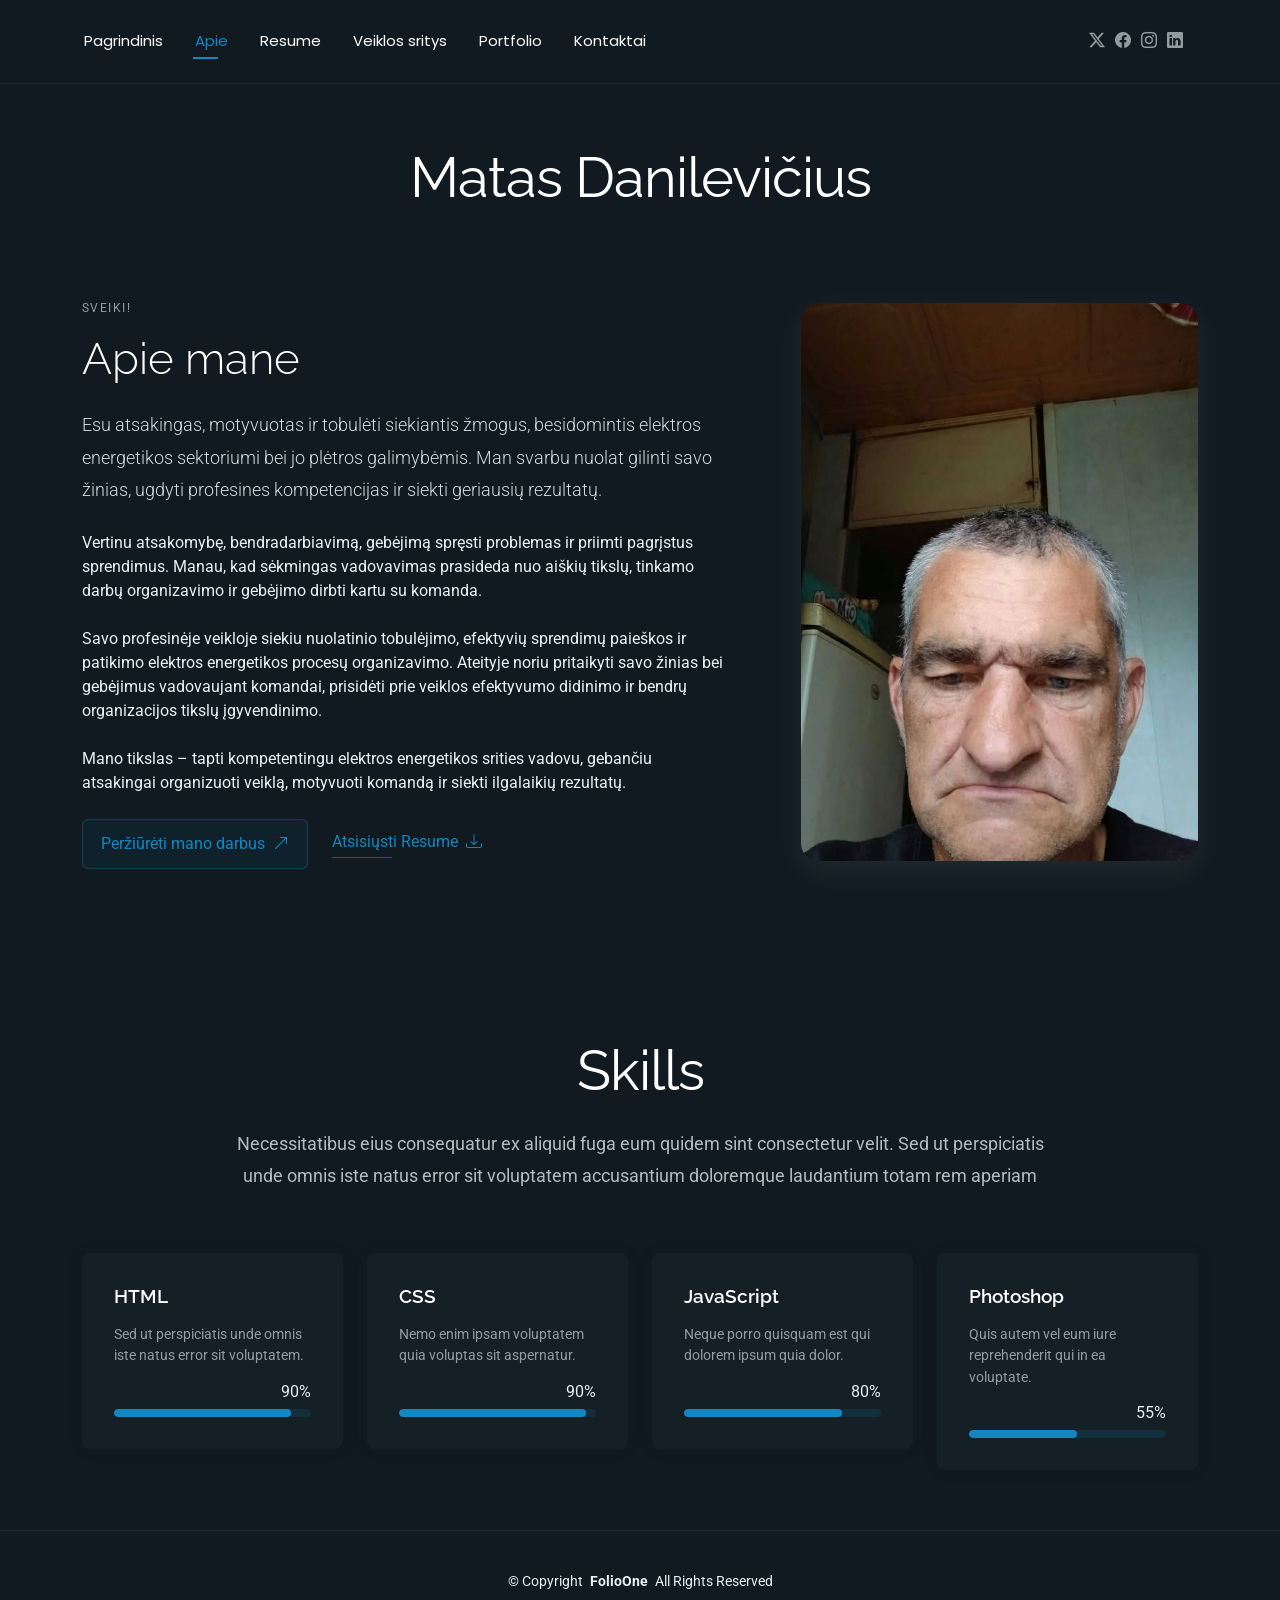
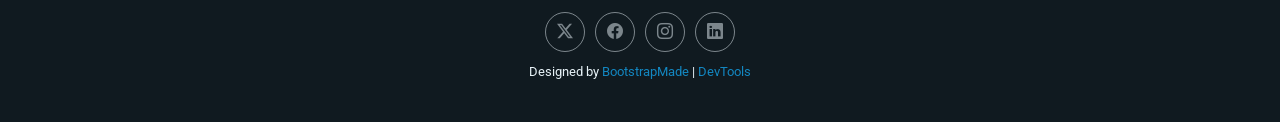
==== commit c65faca8: "." ====
--- a/about.html
+++ b/about.html
@@ -51,7 +51,7 @@
           <li><a href="index.html">Pagrindinis</a></li>
           <li><a href="about.html" class="active">Apie</a></li>
           <li><a href="resume.html">Resume</a></li>
-          <li><a href="services.html">Paslaugos</a></li>
+          <li><a href="services.html">Veiklos sritys</a></li>
           <li><a href="portfolio.html">Portfolio</a></li>
           <li><a href="contact.html">Kontaktai</a></li>
         </ul>
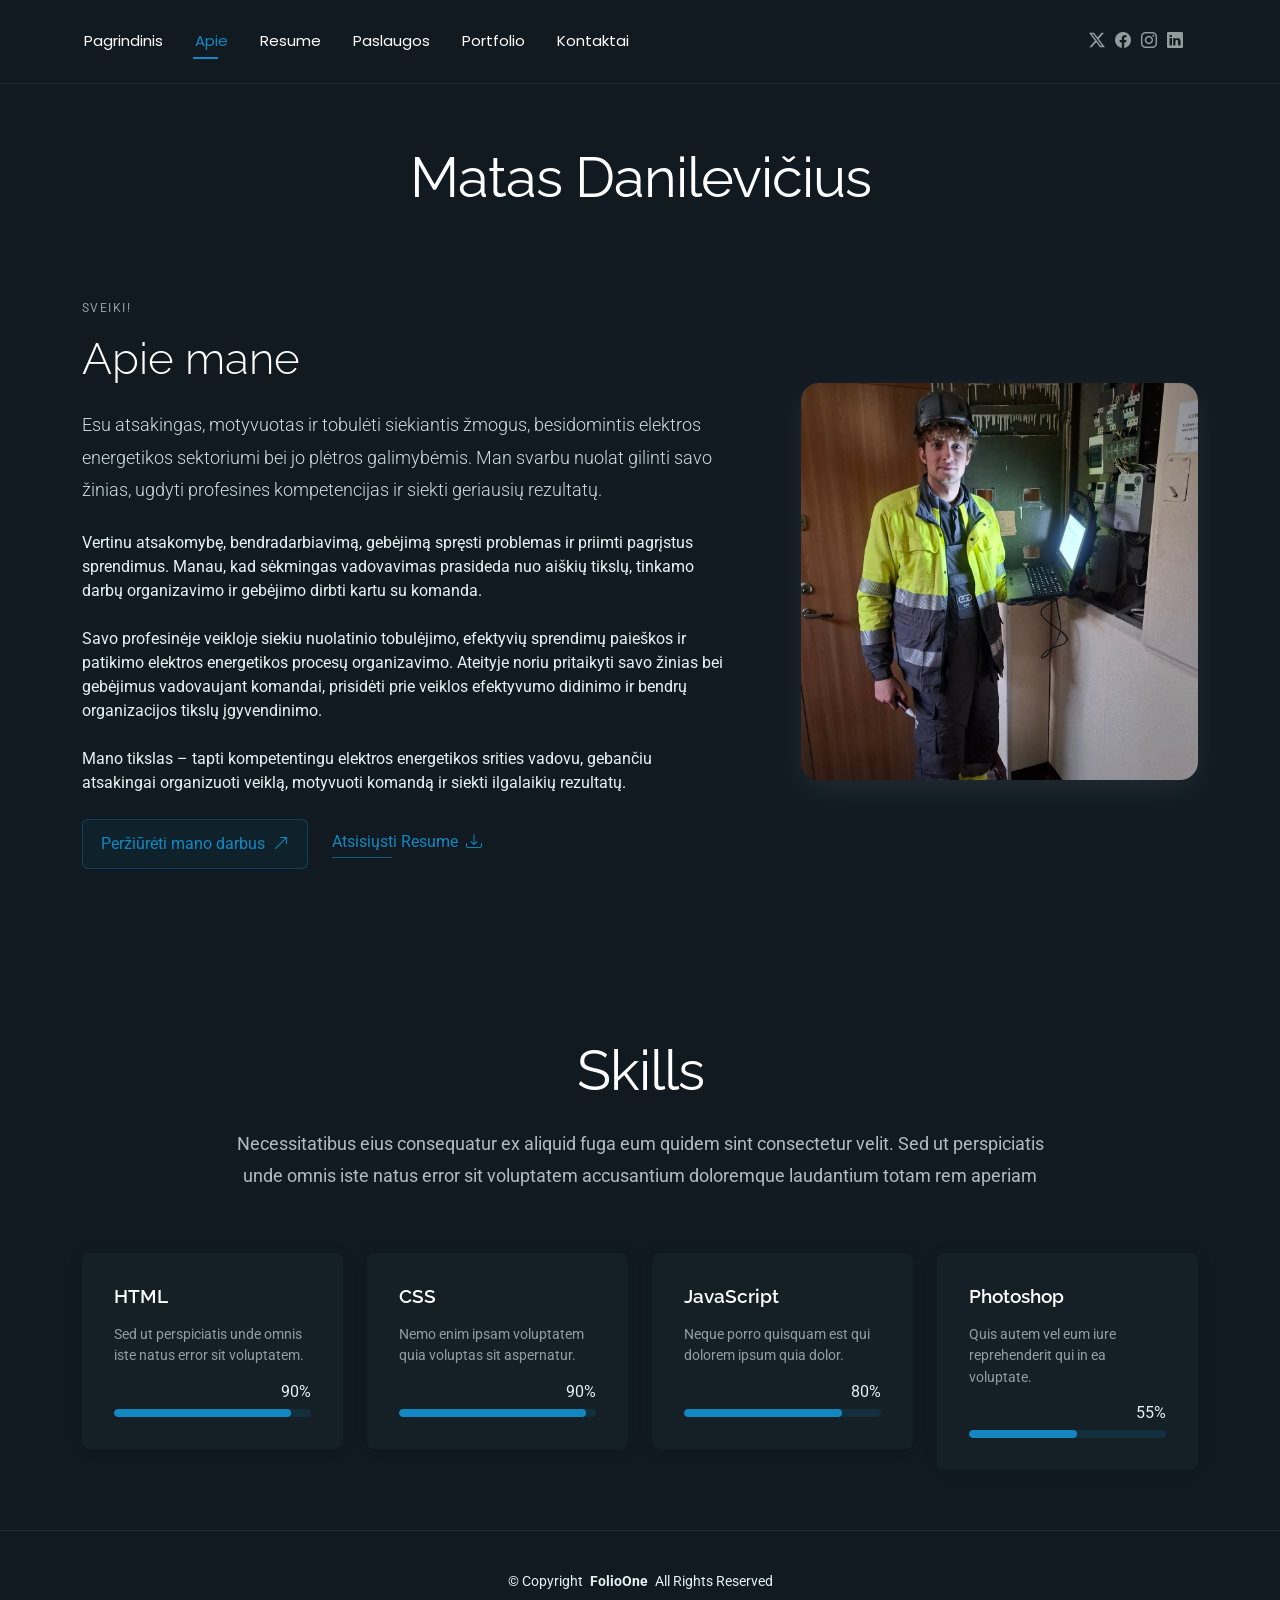
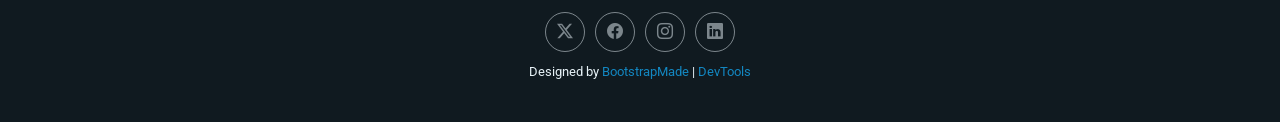
==== commit c2e2487e: "." ====
--- a/about.html
+++ b/about.html
@@ -51,7 +51,7 @@
           <li><a href="index.html">Pagrindinis</a></li>
           <li><a href="about.html" class="active">Apie</a></li>
           <li><a href="resume.html">Resume</a></li>
-          <li><a href="services.html">Veiklos sritys</a></li>
+          <li><a href="services.html">Paslaugos</a></li>
           <li><a href="portfolio.html">Portfolio</a></li>
           <li><a href="contact.html">Kontaktai</a></li>
         </ul>
@@ -109,7 +109,7 @@
 
           <div class="col-lg-5" data-aos="zoom-in" data-aos-delay="250">
             <figure class="profile-figure text-center text-lg-end">
-              <img src="assets/img/profile/lol.jpg" alt="Portrait of Alex" class="img-fluid profile-photo">
+              <img src="assets/img/profile/elektrik.jpg" alt="Portrait of Alex" class="img-fluid profile-photo">
             </figure>
           </div>
         </div>
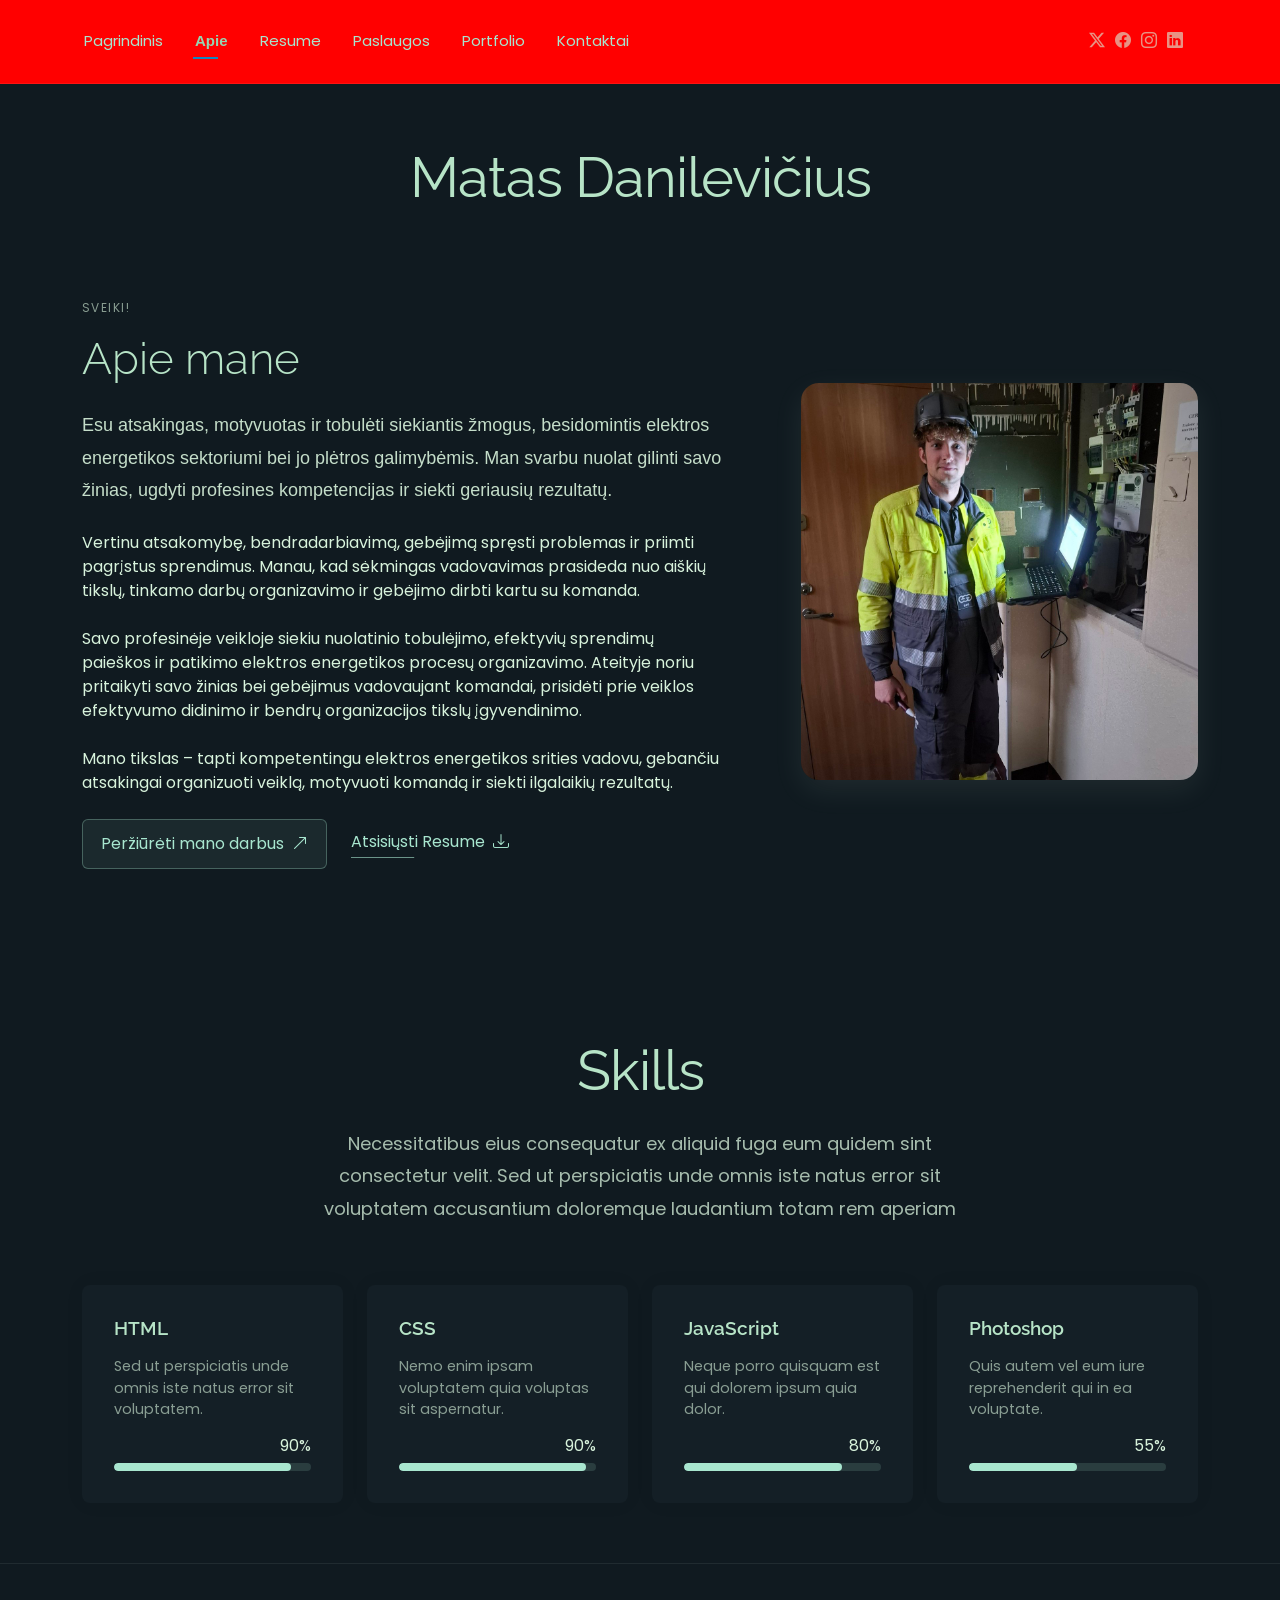
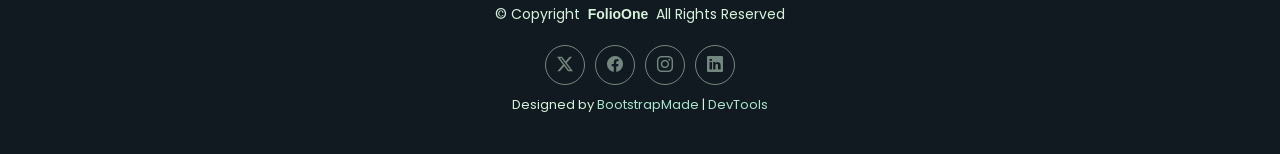
==== commit 673dbcbe: "." ====
--- a/about.html
+++ b/about.html
@@ -4,12 +4,13 @@
 <head>
   <meta charset="utf-8">
   <meta content="width=device-width, initial-scale=1.0" name="viewport">
-  <title>About - FolioOne Bootstrap Template</title>
-  <meta name="description" content="">
-  <meta name="keywords" content="">
+  <title>Mano CV</title>
+  <meta name="author" content="Matas">
+  <meta name="description" content="Matas CV puslapis">
+  <meta name="keywords" content="Matas Danilevičius, CV, elektros energetika, inžinerija">
 
   <!-- Favicons -->
-  <link href="assets/img/favicon.png" rel="icon">
+  <link href="assets/img/favicon-32x32.png" rel="icon">
   <link href="assets/img/apple-touch-icon.png" rel="apple-touch-icon">
 
   <!-- Fonts -->
@@ -26,6 +27,7 @@
 
   <!-- Main CSS File -->
   <link href="assets/css/main.css" rel="stylesheet">
+  <link href="assets/css/custom.css" rel="stylesheet">
 
   <!-- =======================================================
   * Template Name: FolioOne
@@ -109,7 +111,7 @@
 
           <div class="col-lg-5" data-aos="zoom-in" data-aos-delay="250">
             <figure class="profile-figure text-center text-lg-end">
-              <img src="assets/img/profile/elektrik.jpg" alt="Portrait of Alex" class="img-fluid profile-photo">
+              <img src="assets/img/profile/elektrik.jpg" alt="Darbe nuotrauka" class="img-fluid profile-photo">
             </figure>
           </div>
         </div>
--- a/assets/css/custom.css
+++ b/assets/css/custom.css
@@ -0,0 +1,58 @@
+:root {
+  --default-font: "Poppins", sans-serif;
+  --heading-font: "Raleway", sans-serif;
+  --nav-font: "Poppins", sans-serif;
+
+  --default-color: #D8F3DC;
+  --heading-color: #B7E4C7;
+  --accent-color: #A8E6CF;
+}
+
+/* 3a. Mygtukų stilius */
+.hero .hero-content .hero-actions a.btn {
+  background: #A8E6CF !important;
+  color: #17365d !important;
+  border: 2px solid #A8E6CF !important;
+  border-radius: 15px;
+  padding: 14px 28px;
+  transition: all 0.3s ease;
+}
+
+/* Užvedus pelę */
+.hero .hero-content .hero-actions a.btn:hover {
+  background: #74C69D !important;
+  border-color: #74C69D !important;
+  transform: translateY(-5px);
+}
+
+/* Paspaudus */
+.hero .hero-content .hero-actions a.btn:active {
+  background: #52B788 !important;
+  transform: scale(0.95);
+}
+
+/* 3b. Navigacijos nuorodos */
+.header .navmenu ul li a {
+  color: #A8E6CF !important;
+  transition: color 0.3s ease;
+}
+
+/* Užvedus pelę */
+.header .navmenu ul li a:hover {
+  color: #52B788 !important;
+}
+
+/* Aktyvus puslapis */
+.header .navmenu ul li a.active {
+  color: #95D5B2 !important;
+  font-weight: 700;
+}
+
+body {
+  background-color: red !important;
+}
+
+.hero .hero-actions a {
+  background: red !important;
+  color: white !important;
+}
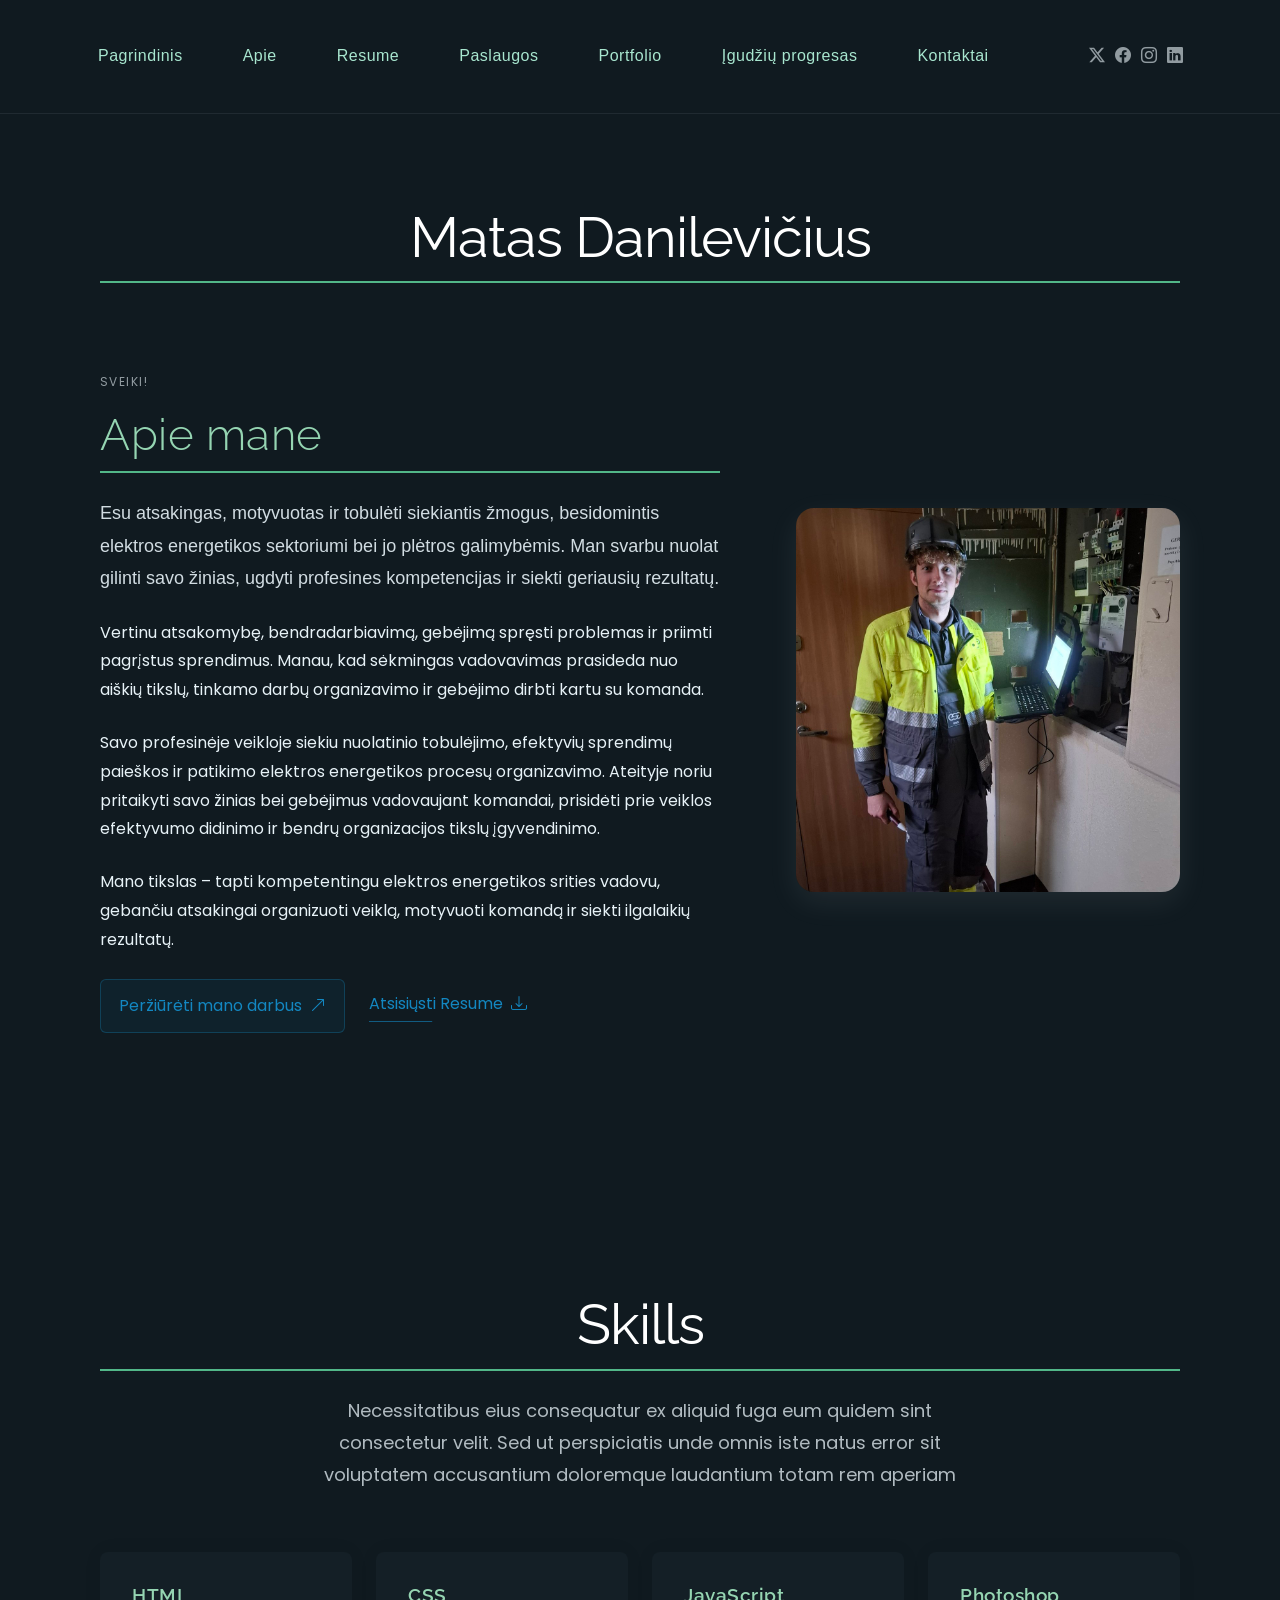
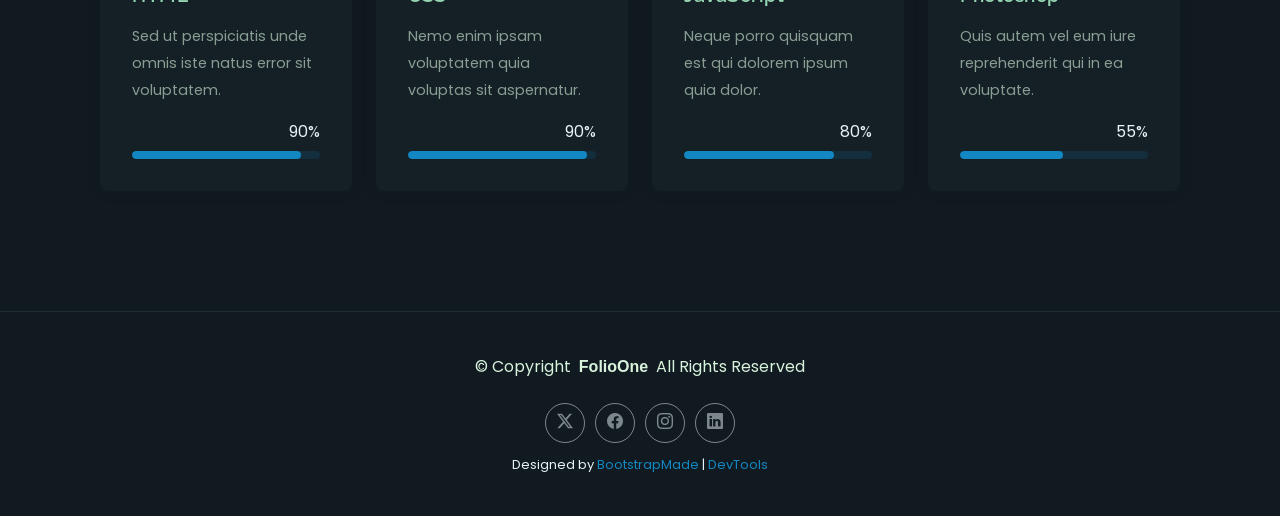
==== commit 97ea19ef: "." ====
--- a/about.html
+++ b/about.html
@@ -51,10 +51,11 @@
       <nav id="navmenu" class="navmenu">
         <ul>
           <li><a href="index.html">Pagrindinis</a></li>
-          <li><a href="about.html" class="active">Apie</a></li>
+          <li><a href="about.html">Apie</a></li>
           <li><a href="resume.html">Resume</a></li>
           <li><a href="services.html">Paslaugos</a></li>
           <li><a href="portfolio.html">Portfolio</a></li>
+          <li><a href="model.html">Įgudžių progresas</a></li>
           <li><a href="contact.html">Kontaktai</a></li>
         </ul>
         <i class="mobile-nav-toggle d-xl-none bi bi-list"></i>
--- a/assets/css/custom.css
+++ b/assets/css/custom.css
@@ -1,58 +1,391 @@
-:root {
-  --default-font: "Poppins", sans-serif;
-  --heading-font: "Raleway", sans-serif;
-  --nav-font: "Poppins", sans-serif;
-
-  --default-color: #D8F3DC;
-  --heading-color: #B7E4C7;
-  --accent-color: #A8E6CF;
-}
-
-/* 3a. Mygtukų stilius */
+
+/* 2 UZDUOTIS - TYPOGRAPHY */
+
+/* a) Svetaines sriftai */
+body {
+  font-family: "Poppins", sans-serif;
+  font-size: 16px;
+  line-height: 1.8;
+}
+
+/* b) Antrasciu H1-H6 stiliai */
+h1, h2, h3, h4, h5, h6 {
+  font-family: "Raleway", sans-serif;
+  font-weight: 700;
+  letter-spacing: 0.5px;
+}
+
+h1 {
+  font-size: 48px;
+  color: #B7E4C7;
+  font-weight: 800;
+}
+
+h2 {
+  font-size: 36px;
+  color: #95D5B2;
+  padding-bottom: 10px;
+  border-bottom: 2px solid #52B788;
+}
+
+h3 {
+  font-size: 28px;
+  color: #95D5B2;
+}
+
+h4 {
+  font-size: 24px;
+  color: #B7E4C7;
+}
+
+h5 {
+  font-size: 20px;
+  color: #B7E4C7;
+}
+
+h6 {
+  font-size: 18px;
+  color: #95D5B2;
+  text-transform: uppercase;
+}
+
+/* c) Pastraipu stilius */
+p {
+  font-family: "Poppins", sans-serif;
+  font-size: 16px;
+  line-height: 1.9;
+  color: #D8F3DC;
+  margin-bottom: 20px;
+}
+
+/* Prisitaikymas telefonams */
+@media (max-width: 768px) {
+  h1 { font-size: 34px; }
+  h2 { font-size: 28px; }
+  h3 { font-size: 23px; }
+  h4 { font-size: 20px; }
+}
+
+/* 3 UZDUOTIS - MYGTUKAI IR NUORODOS */
+
+/* 3a. Mygtuku stilius */
 .hero .hero-content .hero-actions a.btn {
-  background: #A8E6CF !important;
-  color: #17365d !important;
-  border: 2px solid #A8E6CF !important;
+  background-color: #A8E6CF;
+  color: #17365D;
+  border: 2px solid #A8E6CF;
   border-radius: 15px;
   padding: 14px 28px;
+  font-weight: 600;
   transition: all 0.3s ease;
 }
 
-/* Užvedus pelę */
+/* Mygtukas uzvedus pele */
 .hero .hero-content .hero-actions a.btn:hover {
-  background: #74C69D !important;
-  border-color: #74C69D !important;
-  transform: translateY(-5px);
-}
-
-/* Paspaudus */
+  background-color: #74C69D;
+  border-color: #74C69D;
+  color: #17365D;
+  transform: translateY(-4px);
+  box-shadow: 0 6px 15px rgba(0,0,0,0.25);
+}
+
+/* Mygtukas paspaudus */
 .hero .hero-content .hero-actions a.btn:active {
-  background: #52B788 !important;
+  background-color: #52B788;
   transform: scale(0.95);
 }
 
 /* 3b. Navigacijos nuorodos */
 .header .navmenu ul li a {
-  color: #A8E6CF !important;
-  transition: color 0.3s ease;
-}
-
-/* Užvedus pelę */
+  color: #A8E6CF;
+  font-weight: 500;
+  letter-spacing: 0.5px;
+  transition: all 0.3s ease;
+}
+
+/* Nuoroda uzvedus pele */
 .header .navmenu ul li a:hover {
+  color: #52B788;
+  text-decoration: underline;
+  text-underline-offset: 5px;
+}
+
+/* Aktyvaus puslapio nuoroda */
+.header .navmenu ul li a.active {
+  color: #95D5B2;
+  font-weight: 700;
+}
+
+/* Kitos svetaines nuorodos */
+main a:not(.btn) {
+  text-decoration-color: #52B788;
+  text-underline-offset: 4px;
+}
+
+main a:not(.btn):hover {
+  color: #95D5B2;
+}
+
+/* ==================================
+   4 UZDUOTIS - SEKCIJU STILIAI
+================================== */
+
+/* 4a. Sekciju tarpai */
+#about,
+#skills,
+#resume,
+#portfolio,
+#services {
+  padding-top: 90px;
+  padding-bottom: 90px;
+  margin-bottom: 30px;
+}
+
+/* Sekciju turinio tarpai */
+#about .container,
+#skills .container,
+#resume .container,
+#portfolio .container,
+#services .container {
+  padding-left: 30px;
+  padding-right: 30px;
+}
+
+/* 4b. Turinio bloku krastines ir seseliai */
+.about .about-content,
+.skills .skill-item,
+.resume .resume-item,
+.portfolio .portfolio-item,
+.services .service-item {
+  border: 1px solid #40916C;
+  border-radius: 15px;
+  padding: 25px;
+  box-shadow: 0 8px 25px rgba(0, 0, 0, 0.20);
+  transition: all 0.3s ease;
+}
+
+/* Efektas uzvedus pele */
+.about .about-content:hover,
+.skills .skill-item:hover,
+.resume .resume-item:hover,
+.portfolio .portfolio-item:hover,
+.services .service-item:hover {
+  border-color: #95D5B2;
+  box-shadow: 0 12px 30px rgba(82, 183, 136, 0.25);
+  transform: translateY(-3px);
+}
+
+/* Prisitaikymas telefonams */
+@media (max-width: 768px) {
+  #about,
+  #skills,
+  #resume,
+  #portfolio,
+  #services {
+    padding-top: 55px;
+    padding-bottom: 55px;
+    margin-bottom: 15px;
+  }
+
+  #about .container,
+  #skills .container,
+  #resume .container,
+  #portfolio .container,
+  #services .container {
+    padding-left: 15px;
+    padding-right: 15px;
+  }
+}
+
+/* ==================================
+   5 UZDUOTIS - KOMPONENTAI
+================================== */
+
+/* 5a. NAVIGACIJOS MENIU */
+
+.header .navmenu a {
+  font-size: 16px;
+  font-weight: 600;
+  letter-spacing: 0.7px;
+  padding: 12px 16px;
+  border-radius: 8px;
+  transition: all 0.3s ease;
+}
+
+/* Navigacija uzvedus pele */
+.header .navmenu a:hover {
   color: #52B788 !important;
-}
-
-/* Aktyvus puslapis */
-.header .navmenu ul li a.active {
+  background-color: rgba(82, 183, 136, 0.15);
+}
+
+/* Aktyvus navigacijos elementas */
+.header .navmenu a.active {
   color: #95D5B2 !important;
   font-weight: 700;
 }
 
-body {
-  background-color: red !important;
-}
-
-.hero .hero-actions a {
-  background: red !important;
-  color: white !important;
-}+
+/* 5b. IGUDZIU PROGRESO JUOSTOS */
+
+/* Progreso juostos fonas */
+.resume .skill-item .progress,
+.skills .skill-item .progress {
+  height: 14px;
+  background-color: #294D40;
+  border-radius: 12px;
+  overflow: hidden;
+  box-shadow: inset 0 2px 5px rgba(0,0,0,0.3);
+}
+
+/* Progreso juostos uzpildymas */
+.resume .skill-item .progress-bar,
+.skills .skill-item .progress-bar {
+  background: linear-gradient(
+    90deg,
+    #52B788,
+    #A8E6CF
+  );
+  height: 100%;
+  border-radius: 12px;
+  transition: width 0.8s ease;
+}
+
+/* Efektas uzvedus pele */
+.resume .skill-item:hover .progress-bar,
+.skills .skill-item:hover .progress-bar {
+  filter: brightness(1.2);
+}
+
+/* ==================================
+   PAPILDOMA UZDUOTIS - SARASAI
+================================== */
+
+/* Numeruotas sarasas */
+.services ol {
+  list-style: none;
+  counter-reset: item;
+  padding-left: 0;
+}
+
+.services ol > li {
+  counter-increment: item;
+  padding: 12px 18px;
+  margin-bottom: 10px;
+  background-color: rgba(82, 183, 136, 0.12);
+  border-left: 4px solid #52B788;
+  border-radius: 8px;
+}
+
+.services ol > li::before {
+  content: counter(item) ". ";
+  color: #95D5B2;
+  font-weight: 700;
+  margin-right: 8px;
+}
+
+/* Nenumeruotas sarasas */
+.services ul {
+  list-style: none;
+  padding-left: 15px;
+}
+
+.services ul > li {
+  padding: 8px 12px;
+  margin-bottom: 8px;
+}
+
+.services ul > li::before {
+  content: "◆";
+  color: #52B788;
+  margin-right: 10px;
+}
+
+/* ==================================
+   PAPILDOMA UZDUOTIS - IDĖTINIS SARASAS
+================================== */
+
+.services ul ul,
+.services ol ul {
+  margin-top: 12px;
+  margin-bottom: 12px;
+  padding: 15px 20px;
+  background-color: rgba(82, 183, 136, 0.08);
+  border-left: 3px dashed #A8E6CF;
+  border-radius: 10px;
+}
+
+.services ul ul > li,
+.services ol ul > li {
+  font-size: 14px;
+  font-style: italic;
+  color: #D8F3DC;
+  padding: 8px;
+}
+
+.services ul ul > li::before,
+.services ol ul > li::before {
+  content: "→";
+  color: #A8E6CF;
+  margin-right: 10px;
+}
+
+/* ==================================
+   PAPILDOMA UZDUOTIS - LENTELE
+================================== */
+
+/* Lenteles isvaizda */
+.services table {
+  width: 100%;
+  border-collapse: collapse;
+  border-radius: 12px;
+  overflow: hidden;
+  margin-top: 25px;
+  margin-bottom: 25px;
+  box-shadow: 0 8px 25px rgba(0, 0, 0, 0.2);
+}
+
+/* Lenteles antraste */
+.services table thead th {
+  background-color: #2D6A4F;
+  color: white;
+  font-size: 16px;
+  font-weight: 700;
+  text-transform: uppercase;
+  padding: 18px;
+  text-align: center;
+}
+
+/* Visi lenteles langeliai */
+.services table th,
+.services table td {
+  padding: 15px;
+  text-align: center;
+  vertical-align: middle;
+  border: 1px solid #40916C;
+}
+
+/* Zebra efektas */
+.services table tbody tr:nth-child(even) {
+  background-color: #244739;
+  color: white;
+}
+
+.services table tbody tr:nth-child(odd) {
+  background-color: #18372C;
+  color: white;
+}
+
+/* Hover efektas */
+.services table tbody tr:hover {
+  background-color: #40916C;
+  color: white;
+  transition: background-color 0.3s ease;
+}
+
+/* Pritaikymas telefonams */
+@media (max-width: 768px) {
+  .services table th,
+  .services table td {
+    padding: 8px;
+    font-size: 13px;
+  }
+}
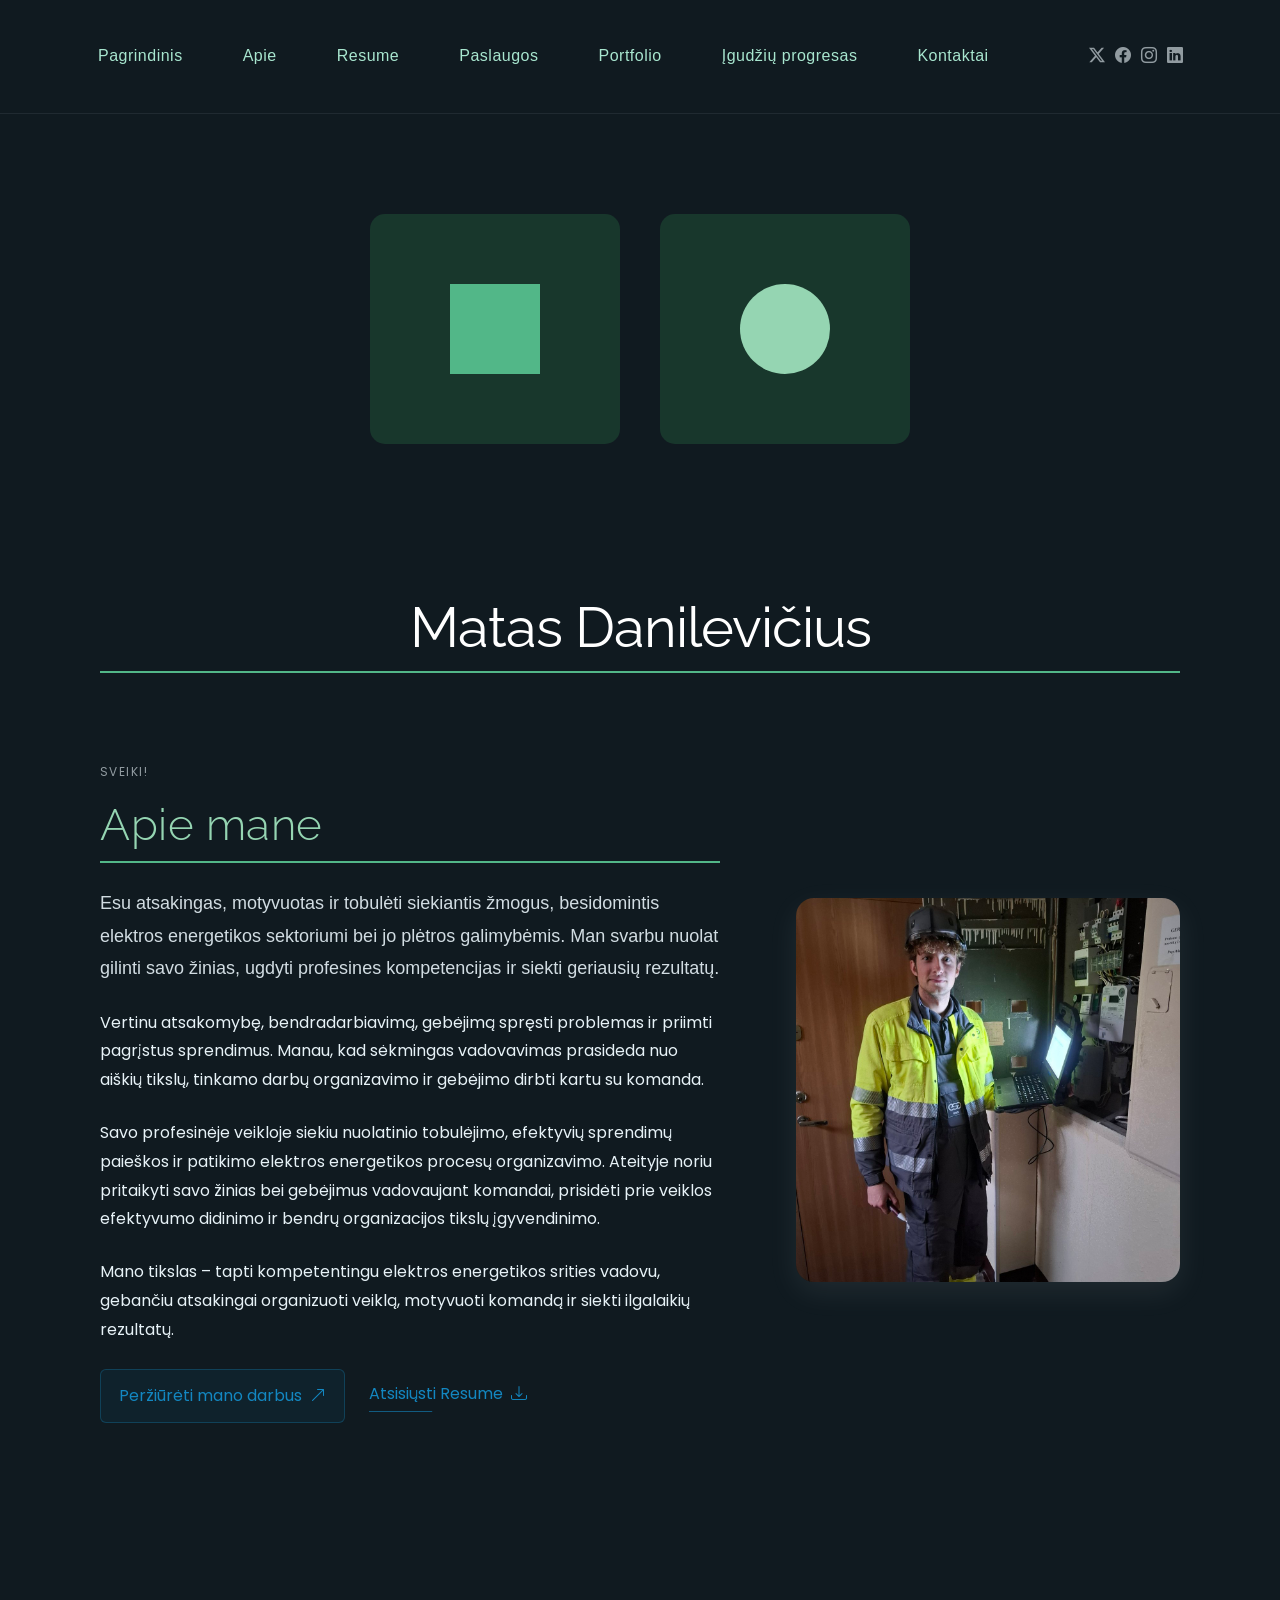
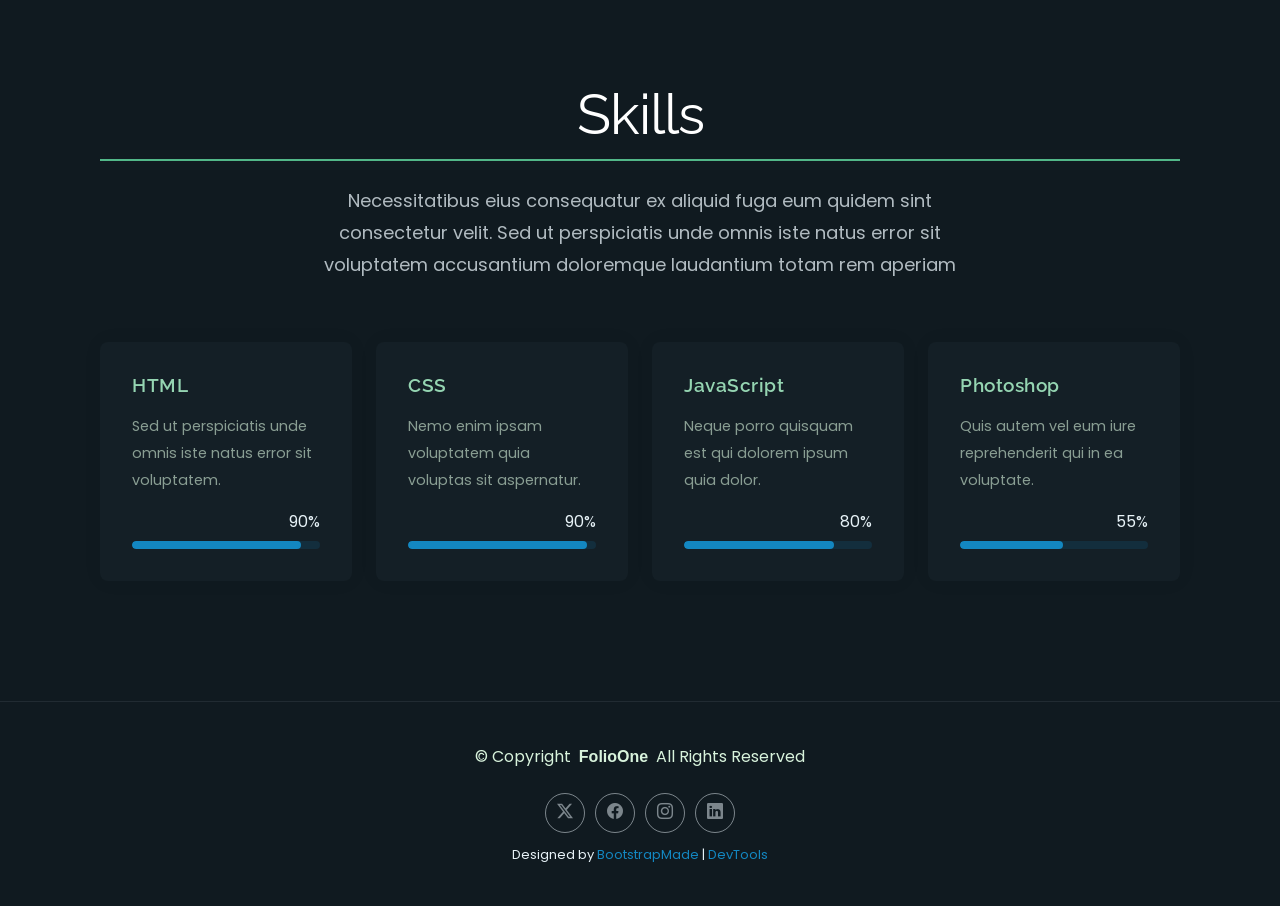
==== commit 503aa433: "." ====
--- a/about.html
+++ b/about.html
@@ -73,6 +73,25 @@
 
   <main class="main">
 
+<!-- 10 LAB - CSS ANIMACIJOS -->
+<section class="css-animations">
+  <div class="container">
+
+    <div class="figures-container">
+
+      <div class="figure-box">
+        <div class="rotating-square"></div>
+      </div>
+
+      <div class="figure-box">
+        <div class="pulsing-circle"></div>
+      </div>
+
+    </div>
+
+  </div>
+</section>
+
     <!-- About Section -->
     <section id="about" class="about section">
 
--- a/assets/css/custom.css
+++ b/assets/css/custom.css
@@ -389,3 +389,401 @@
     font-size: 13px;
   }
 }
+
+/* ===================================
+   10 LABORATORINIS - KANBAN LENTA
+=================================== */
+
+/* Pagrindine sekcija */
+.kanban {
+  padding: 70px 20px;
+}
+
+.kanban h1 {
+  color: #95D5B2;
+  text-align: center;
+  margin-bottom: 20px;
+}
+
+.kanban > .container > p {
+  text-align: center;
+  margin-bottom: 40px;
+}
+
+/* XP suvestine */
+.xp-summary {
+  background-color: #18372C;
+  border: 2px solid #52B788;
+  border-radius: 15px;
+  padding: 25px;
+  margin-bottom: 35px;
+  text-align: center;
+  box-shadow: 0 8px 20px rgba(0,0,0,0.2);
+}
+
+.xp-summary h2 {
+  color: #95D5B2;
+  font-size: 26px;
+  margin-bottom: 15px;
+}
+
+.xp-summary p {
+  color: #D8F3DC;
+  font-size: 18px;
+  margin-bottom: 10px;
+}
+
+/* Trys Kanban stulpeliai */
+.kanban-board {
+  display: grid;
+  grid-template-columns: repeat(3, minmax(0, 1fr));
+  gap: 25px;
+  align-items: start;
+}
+
+/* Stulpeliu isvaizda */
+.kanban-column {
+  background-color: #18372C;
+  border: 1px solid #40916C;
+  border-radius: 15px;
+  padding: 20px;
+  min-width: 0;
+  box-shadow: 0 8px 20px rgba(0,0,0,0.2);
+}
+
+.kanban-column h2 {
+  font-size: 24px;
+  color: #95D5B2;
+  text-align: center;
+  margin-bottom: 25px;
+  padding-bottom: 12px;
+  border-bottom: 2px solid #52B788;
+}
+
+/* Igudziu korteles */
+.skill-card {
+  background-color: #244739;
+  border: 1px solid #52B788;
+  border-radius: 12px;
+  padding: 20px;
+  margin-bottom: 15px;
+  transition: all 0.3s ease;
+}
+
+.skill-card h3 {
+  font-size: 19px;
+  color: #B7E4C7;
+  margin-bottom: 12px;
+  overflow-wrap: anywhere;
+}
+
+.skill-card p {
+  color: #D8F3DC;
+  font-size: 14px;
+  margin-bottom: 10px;
+}
+
+.skill-card span {
+  display: inline-block;
+  background-color: #52B788;
+  color: #10291D;
+  font-weight: 700;
+  padding: 6px 14px;
+  border-radius: 20px;
+}
+
+/* Efektas uzvedus pele */
+.skill-card:hover {
+  transform: translateY(-5px);
+  border-color: #B7E4C7;
+  box-shadow: 0 8px 20px rgba(82,183,136,0.25);
+}
+
+/* Plansetems */
+@media (max-width: 991px) {
+  .kanban-board {
+    grid-template-columns: repeat(2, minmax(0, 1fr));
+  }
+}
+
+/* Telefonams */
+@media (max-width: 600px) {
+  .kanban {
+    padding: 45px 10px;
+  }
+
+  .kanban-board {
+    grid-template-columns: 1fr;
+  }
+
+  .kanban-column {
+    padding: 15px;
+  }
+
+  .skill-card {
+    padding: 15px;
+  }
+
+  .kanban h1 {
+    font-size: 28px;
+  }
+}
+
+/* 10 LAB - 4 UZDUOTIS */
+
+/* Progreso juostos fonas */
+.xp-progress {
+  width: 100%;
+  height: 25px;
+  background-color: #294D40;
+  border: 1px solid #52B788;
+  border-radius: 20px;
+  overflow: hidden;
+  margin: 20px 0;
+}
+
+/* Uzpildyta progreso dalis */
+.xp-progress-fill {
+  width: 70%;
+  height: 100%;
+  background: linear-gradient(
+    90deg,
+    #52B788,
+    #95D5B2
+  );
+  border-radius: 20px;
+}
+
+/* Progreso antraste */
+.xp-summary h3 {
+  color: #B7E4C7;
+  font-size: 20px;
+  margin-top: 25px;
+  margin-bottom: 15px;
+}
+
+/* 10 LAB - 5 UZDUOTIS - STATISTIKA */
+
+.skills-statistics {
+  background-color: #18372C;
+  border: 2px solid #52B788;
+  border-radius: 15px;
+  padding: 25px;
+  margin-bottom: 35px;
+  text-align: center;
+}
+
+.skills-statistics h2 {
+  color: #95D5B2;
+  font-size: 26px;
+  margin-bottom: 25px;
+}
+
+.stats-container {
+  display: flex;
+  gap: 20px;
+  justify-content: space-around;
+  flex-wrap: wrap;
+}
+
+.stat-card {
+  flex: 1 1 180px;
+  min-width: 0;
+  background-color: #244739;
+  border: 1px solid #40916C;
+  border-radius: 12px;
+  padding: 20px;
+}
+
+.stat-card h3 {
+  color: #95D5B2;
+  font-size: 32px;
+  margin-bottom: 10px;
+}
+
+.stat-card p {
+  color: #D8F3DC;
+  font-size: 15px;
+  margin-bottom: 0;
+}
+
+/* Telefonams */
+@media (max-width: 768px) {
+  .stats-container {
+    flex-direction: column;
+  }
+
+  .stat-card {
+    flex: 1 1 auto;
+    width: 100%;
+  }
+}
+
+/* 10 LAB - 6 UZDUOTIS - RESPONSIVE DESIGN */
+
+/* Plansetems */
+@media (max-width: 992px) {
+  .kanban-board {
+    grid-template-columns: repeat(2, 1fr);
+  }
+}
+
+/* Telefonams */
+@media (max-width: 768px) {
+  .kanban-board {
+    grid-template-columns: 1fr;
+  }
+
+  .kanban-column {
+    width: 100%;
+  }
+
+  .xp-summary,
+  .skills-statistics {
+    padding: 18px;
+  }
+
+  .xp-progress {
+    height: 20px;
+  }
+
+  .stats-container {
+    flex-direction: column;
+  }
+
+  .stat-card {
+    width: 100%;
+  }
+}
+
+/* =================================
+   10 LAB - PAPILDOMA 1 UZDUOTIS
+   ANIMUOTAS GRADIENTAS
+================================= */
+
+.animated-gradient-section {
+  padding: 90px 20px;
+  text-align: center;
+  color: white;
+
+  background: linear-gradient(
+    120deg,
+    #081c15,
+    #1b4332,
+    #2d6a4f,
+    #40916c,
+    #081c15
+  );
+
+  background-size: 400% 400%;
+  animation: gradientMove 8s ease infinite;
+  border-radius: 15px;
+  margin: 30px auto;
+}
+
+.animated-gradient-section h2 {
+  color: white;
+  font-size: 36px;
+  margin-bottom: 20px;
+}
+
+.animated-gradient-section p {
+  color: #d8f3dc;
+  font-size: 18px;
+}
+
+@keyframes gradientMove {
+  0% {
+    background-position: 0% 50%;
+  }
+
+  50% {
+    background-position: 100% 50%;
+  }
+
+  100% {
+    background-position: 0% 50%;
+  }
+}
+
+/* ==================================
+   10 LAB - PAPILDOMA 2 UZDUOTIS
+   CSS FIGURU ANIMACIJOS
+================================== */
+
+.css-animations {
+  padding: 60px 20px;
+  text-align: center;
+}
+
+.css-animations h2 {
+  font-size: 30px;
+  margin-bottom: 15px;
+}
+
+.figures-container {
+  display: flex;
+  justify-content: center;
+  flex-wrap: wrap;
+  gap: 40px;
+  margin-top: 40px;
+}
+
+.figure-box {
+  display: flex;
+  flex-direction: column;
+  align-items: center;
+  justify-content: center;
+  gap: 25px;
+  width: 250px;
+  min-height: 230px;
+  padding: 25px;
+  background-color: #18372c;
+  border-radius: 15px;
+}
+
+.figure-box h3 {
+  color: #d8f3dc;
+  font-size: 18px;
+}
+
+/* PIRMA FIGURA - KVADRATAS */
+
+.rotating-square {
+  width: 90px;
+  height: 90px;
+  background-color: #52b788;
+  animation: rotateSquare 4s linear infinite;
+}
+
+@keyframes rotateSquare {
+  from {
+    transform: rotate(0deg);
+  }
+
+  to {
+    transform: rotate(360deg);
+  }
+}
+
+/* ANTRA FIGURA - APSKRITIMAS */
+
+.pulsing-circle {
+  width: 90px;
+  height: 90px;
+  background-color: #95d5b2;
+  border-radius: 50%;
+  animation: pulseCircle 2s ease-in-out infinite;
+}
+
+@keyframes pulseCircle {
+  0%, 100% {
+    transform: scale(1);
+    opacity: 1;
+  }
+
+  50% {
+    transform: scale(1.3);
+    opacity: 0.6;
+  }
+}
